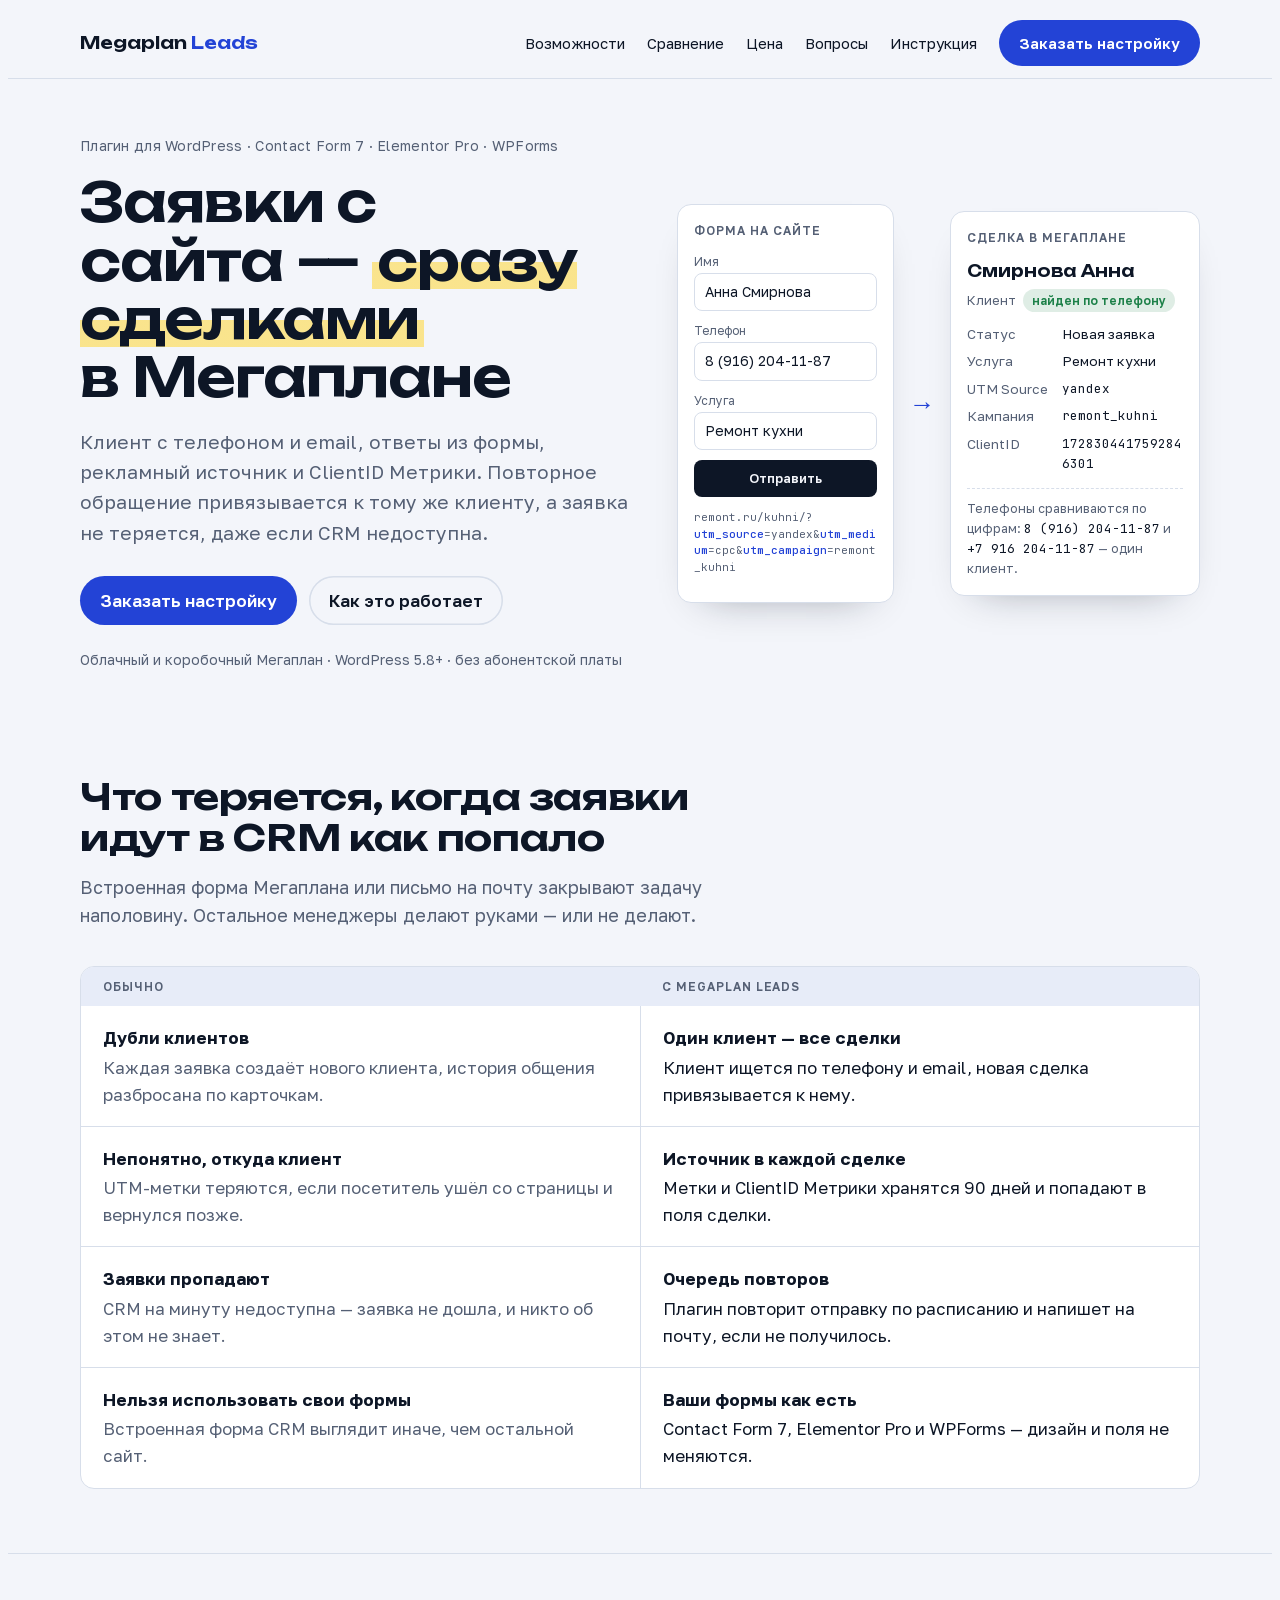
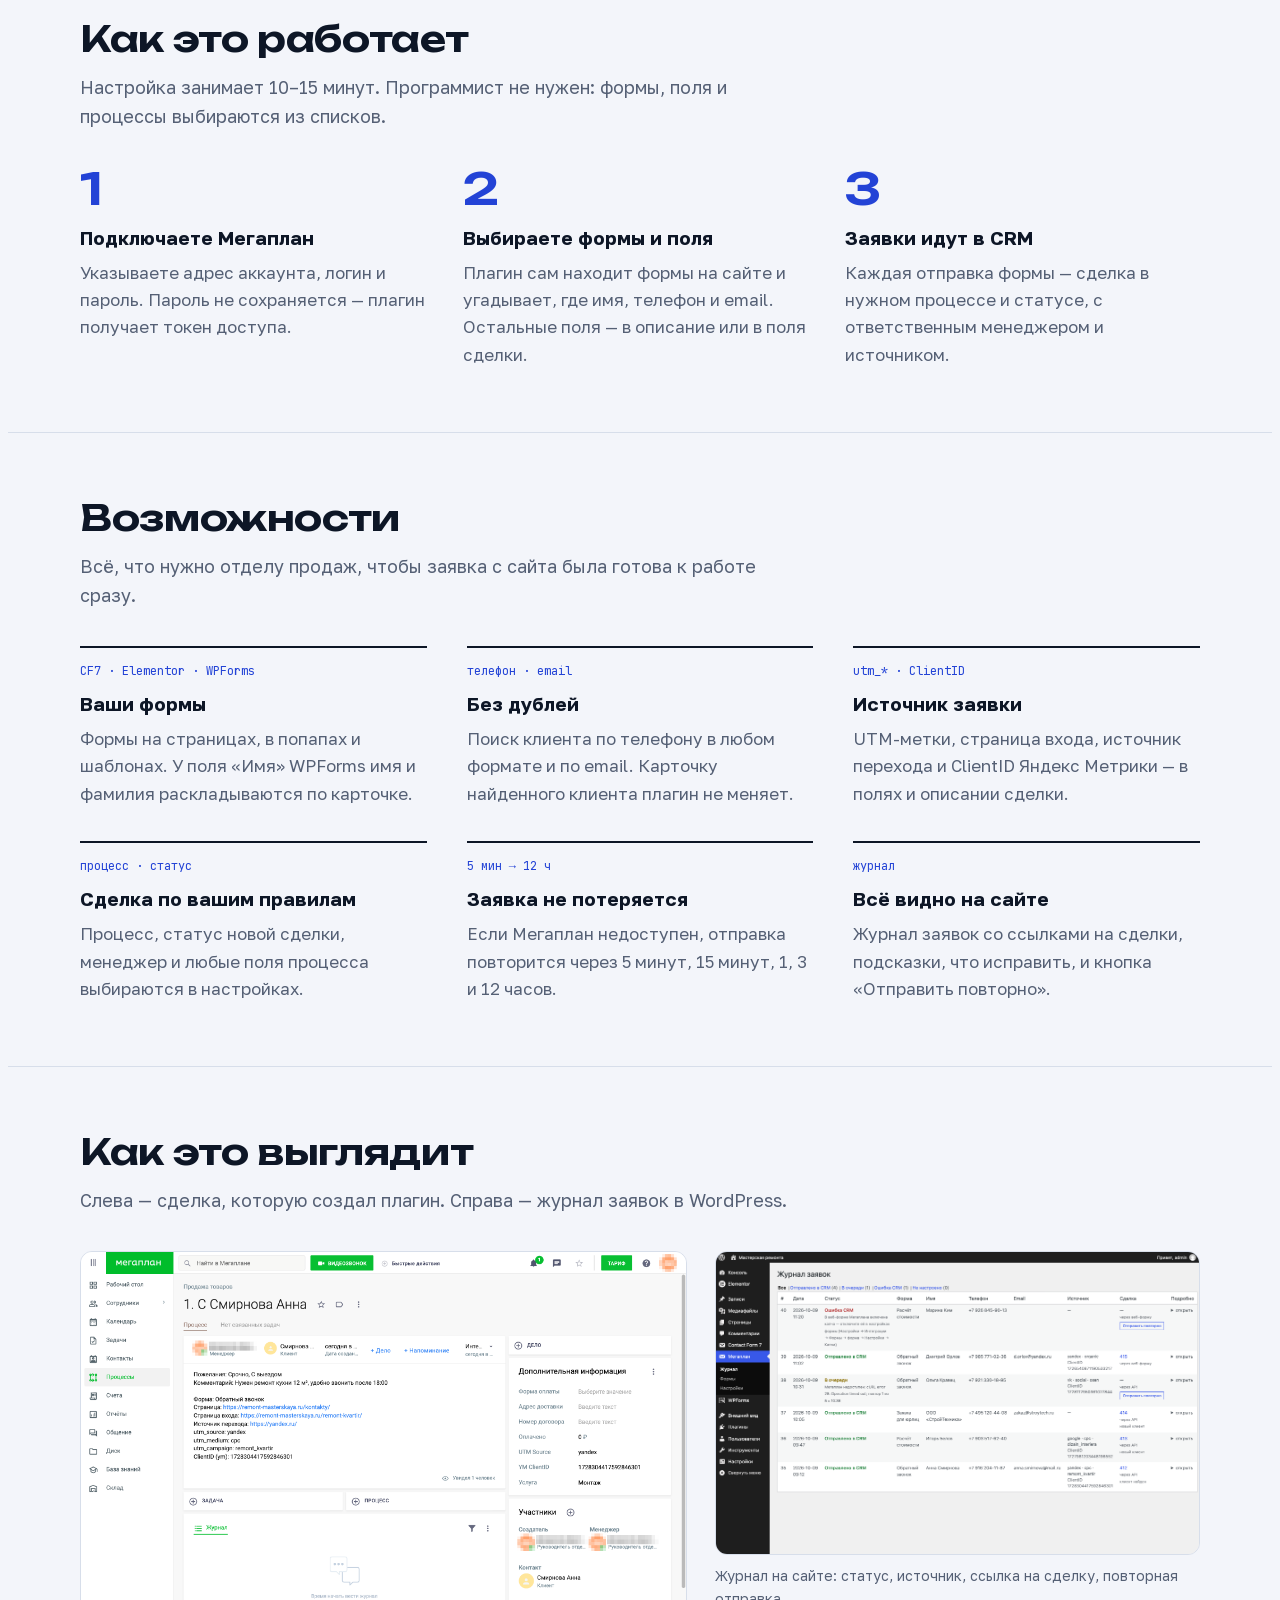
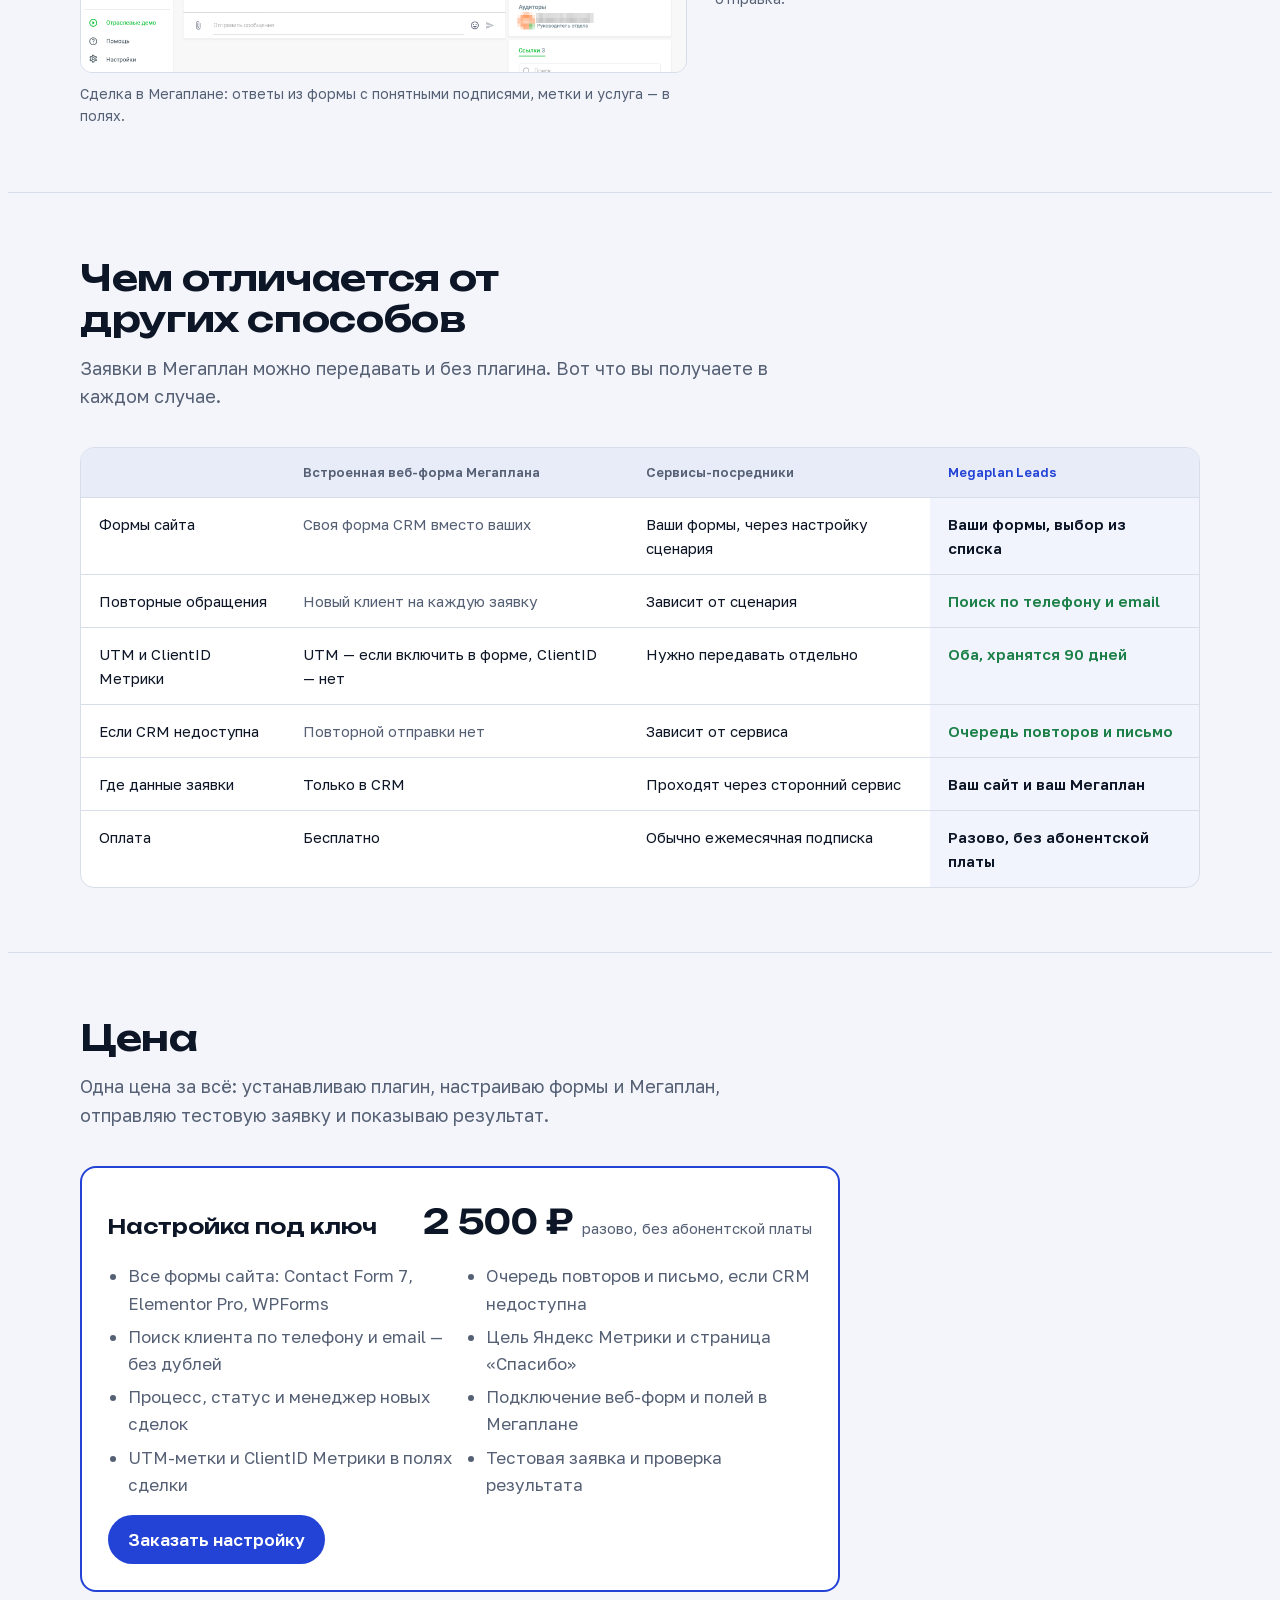
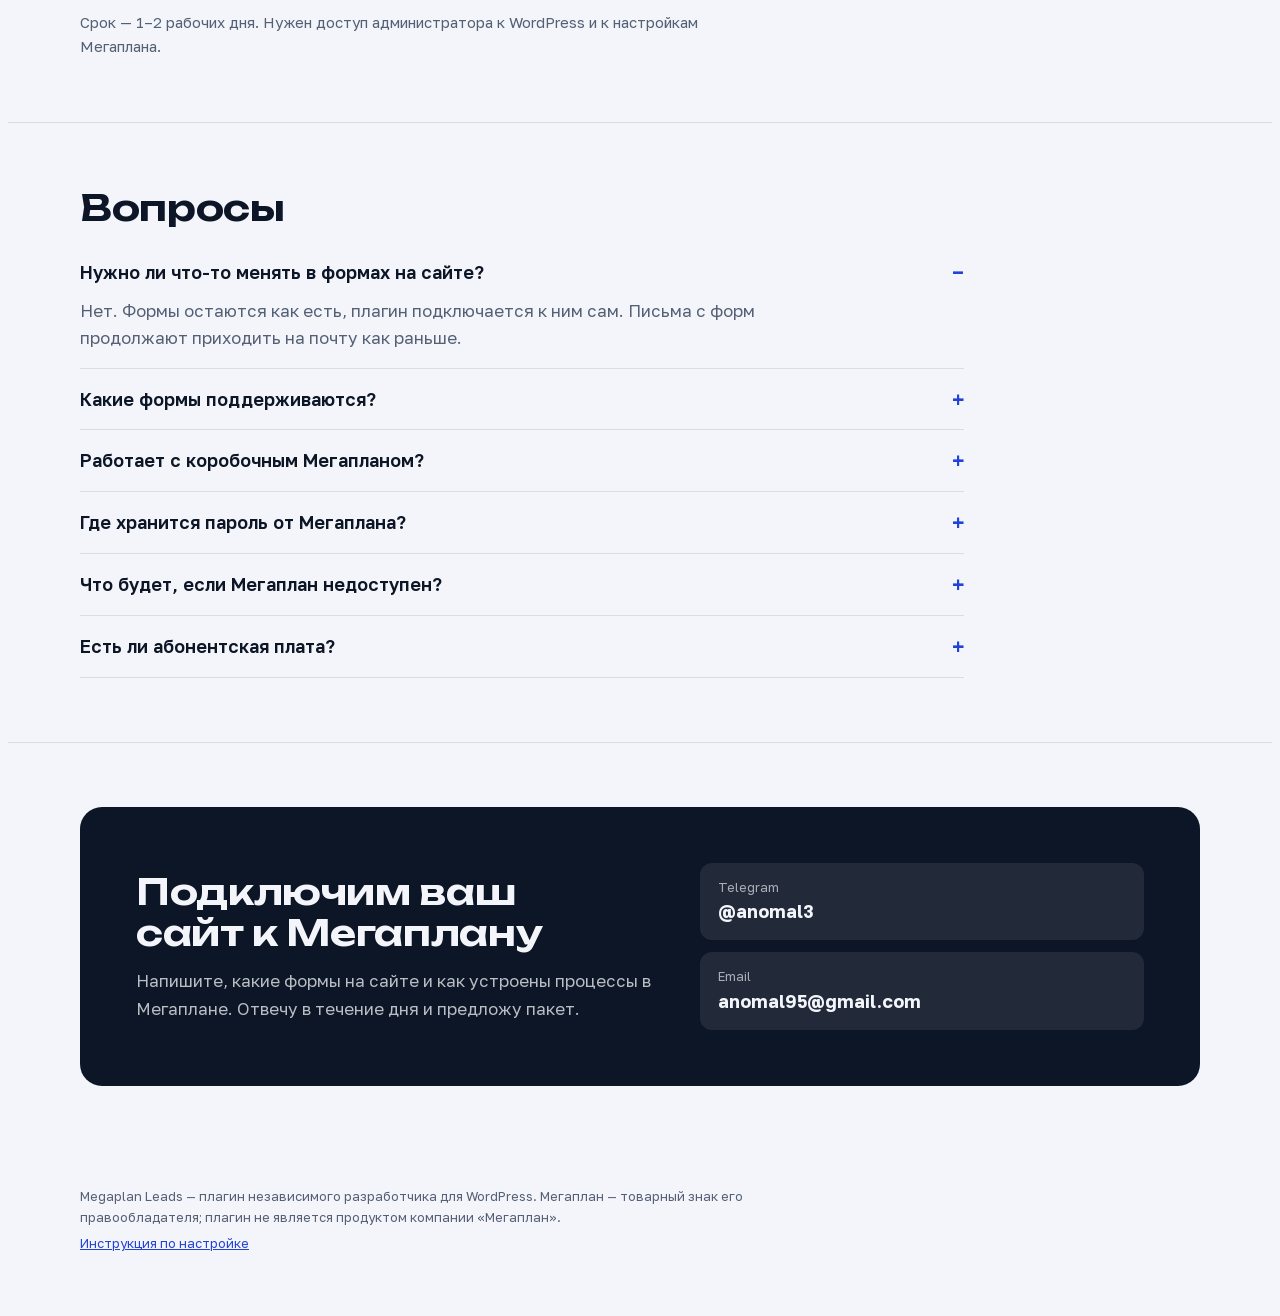
==== index.html @ 5ceb30bf "Лендинг и инструкция Megaplan Leads Co-Authored-By: Claude Opus 5.5 <noreply@anthropic.com>" ====
<!doctype html>
<html lang="ru">
<head>
<meta charset="utf-8">
<meta name="viewport" content="width=device-width, initial-scale=1, viewport-fit=cover">
<meta name="description" content="Плагин для WordPress: заявки из Contact Form 7, Elementor Pro и WPForms сразу становятся сделками в Мегаплане — без дублей, с UTM-метками и ClientID Метрики.">
<title>Megaplan Leads</title>
<link rel="stylesheet" href="fonts/fonts.css">
<style>
  /* Лендинг: форма с сайта слева превращается в сделку справа — этот образ ведёт всю страницу;
     дальше узкие текстовые секции на холодном «бумажном» фоне, акцент — кобальт и жёлтый маркер */
  :root {
    --paper: #f3f5fa;
    --surface: #ffffff;
    --ink: #0d1626;
    --muted: #556075;
    --line: #d7deea;
    --cobalt: #2343d6;
    --cobalt-ink: #ffffff;
    --marker: rgba(255, 214, 51, .55);
    --ok: #1c8048;
    --soft: #e7ecf8;
    --display: "Unbounded", "Golos Text", "Segoe UI", Arial, sans-serif;
    --body: "Golos Text", "Segoe UI", Roboto, Arial, sans-serif;
    --mono: "JetBrains Mono", ui-monospace, Menlo, Consolas, monospace;
  }
  @media (prefers-color-scheme: dark) {
    :root:not([data-theme="light"]) {
      --paper: #0a101b; --surface: #121a28; --ink: #e9eef7; --muted: #9ba6b9; --line: #24304a;
      --cobalt: #8ea4ff; --cobalt-ink: #0a101b; --marker: rgba(255, 214, 51, .28); --ok: #6fd39a; --soft: #18223a;
      color-scheme: dark;
    }
  }
  :root[data-theme="dark"] {
    --paper: #0a101b; --surface: #121a28; --ink: #e9eef7; --muted: #9ba6b9; --line: #24304a;
    --cobalt: #8ea4ff; --cobalt-ink: #0a101b; --marker: rgba(255, 214, 51, .28); --ok: #6fd39a; --soft: #18223a;
    color-scheme: dark;
  }

  * { box-sizing: border-box; }
  body { background: var(--paper); color: var(--ink); font: 17px/1.6 var(--body); }
  a { color: var(--cobalt); }
  :focus-visible { outline: 3px solid var(--cobalt); outline-offset: 2px; border-radius: 4px; }
  .wrap { max-width: 1160px; margin: 0 auto; padding-inline: 20px; }
  .mono { font-family: var(--mono); }
  mark { background: linear-gradient(transparent 52%, var(--marker) 52%, var(--marker) 92%, transparent 92%); color: inherit; padding: 0 .08em; }

  /* шапка */
  .top { position: sticky; top: env(safe-area-inset-top, 0px); z-index: 5; background: color-mix(in srgb, var(--paper) 88%, transparent); backdrop-filter: blur(8px); border-bottom: 1px solid var(--line); }
  .top .wrap { display: flex; align-items: center; justify-content: space-between; gap: 16px; padding-block: 12px; }
  .brand { font-family: var(--display); font-weight: 600; font-size: 17px; text-decoration: none; color: var(--ink); white-space: nowrap; }
  .brand span { color: var(--cobalt); }
  .nav { display: flex; align-items: center; gap: 22px; font-size: 15px; }
  .nav a { color: var(--ink); text-decoration: none; }
  .nav a:hover { color: var(--cobalt); }
  .nav a.btn, .nav a.btn:hover { color: var(--cobalt-ink); }
  @media (max-width: 720px) { .nav a:not(.btn) { display: none; } }
  @media (max-width: 420px) { .brand { font-size: 15px; } .nav a.btn { padding: 9px 14px; font-size: 14px; } .top .wrap { gap: 10px; } }
  .btn { display: inline-block; background: var(--cobalt); color: var(--cobalt-ink); text-decoration: none; font-weight: 600; padding: 11px 20px; border-radius: 999px; white-space: nowrap; }
  .btn:hover { filter: brightness(1.08); }
  .btn.ghost { background: transparent; color: var(--ink); box-shadow: inset 0 0 0 1.5px var(--line); }

  /* первый экран */
  .hero { padding-block: 56px 40px; }
  .hero-grid { display: grid; grid-template-columns: minmax(0, 1.05fr) minmax(0, 1fr); gap: 48px; align-items: center; }
  @media (max-width: 940px) { .hero-grid { grid-template-columns: minmax(0, 1fr); gap: 36px; } }
  .kicker { font-size: 14px; color: var(--muted); margin: 0 0 16px; letter-spacing: .02em; }
  h1 { font-family: var(--display); font-weight: 600; font-size: clamp(32px, 5vw, 54px); line-height: 1.08; letter-spacing: -.02em; margin: 0 0 20px; text-wrap: balance; }
  .sub { font-size: 19px; color: var(--muted); max-width: 34em; margin: 0 0 28px; }
  .cta { display: flex; flex-wrap: wrap; gap: 12px; }
  .works { margin: 24px 0 0; font-size: 14px; color: var(--muted); }

  /* иллюстрация: форма → сделка */
  .flow { display: grid; grid-template-columns: minmax(0, 1fr) 36px minmax(0, 1.15fr); align-items: center; gap: 10px; }
  @media (max-width: 520px) { .flow { grid-template-columns: minmax(0, 1fr); } .arrow { transform: rotate(90deg); justify-self: center; } }
  .panel { background: var(--surface); border: 1px solid var(--line); border-radius: 14px; padding: 16px; box-shadow: 0 18px 40px -28px rgba(13, 22, 38, .45); min-width: 0; }
  .panel h4 { margin: 0 0 12px; font-size: 12px; font-weight: 600; letter-spacing: .08em; text-transform: uppercase; color: var(--muted); }
  .f { display: grid; gap: 2px; margin-bottom: 10px; }
  .f label { font-size: 12px; color: var(--muted); }
  .f div { border: 1px solid var(--line); border-radius: 8px; padding: 7px 10px; font-size: 14px; overflow-wrap: anywhere; }
  .submit { margin-top: 4px; background: var(--ink); color: var(--paper); font-size: 13px; font-weight: 600; text-align: center; border-radius: 8px; padding: 8px; }
  .url { margin-top: 12px; font-family: var(--mono); font-size: 11px; color: var(--muted); overflow-wrap: anywhere; line-height: 1.5; }
  .url b { color: var(--cobalt); font-weight: 500; }
  .arrow { color: var(--cobalt); font-size: 26px; text-align: center; }
  .deal-title { font-family: var(--display); font-size: 16px; font-weight: 600; margin: 0 0 4px; }
  .deal-meta { font-size: 13px; color: var(--muted); margin: 0 0 12px; }
  .chip { display: inline-block; font-size: 12px; font-weight: 600; color: var(--ok); background: color-mix(in srgb, var(--ok) 14%, transparent); border-radius: 999px; padding: 2px 9px; margin-left: 4px; }
  .kv { display: grid; grid-template-columns: max-content minmax(0, 1fr); gap: 6px 14px; font-size: 13.5px; margin: 0; }
  .kv dt { color: var(--muted); }
  .kv dd { margin: 0; overflow-wrap: anywhere; }
  .kv dd.mono { font-size: 12.5px; }
  .kv .new { animation: glow 2.4s ease-out 1 both; border-radius: 4px; }
  .kv dd:nth-of-type(2).new { animation-delay: .25s; }
  .kv dd:nth-of-type(3).new { animation-delay: .5s; }
  .kv dd:nth-of-type(4).new { animation-delay: .75s; }
  .kv dd:nth-of-type(5).new { animation-delay: 1s; }
  @keyframes glow { 0%, 20% { background: var(--marker); } 100% { background: transparent; } }
  @media (prefers-reduced-motion: reduce) { .kv .new { animation: none; } }
  .phone-note { margin: 14px 0 0; font-size: 12.5px; color: var(--muted); border-top: 1px dashed var(--line); padding-top: 10px; }
  .phone-note .mono { color: var(--ink); }

  /* секции */
  section { padding-block: 64px; }
  section + section { border-top: 1px solid var(--line); }
  h2 { font-family: var(--display); font-weight: 600; font-size: clamp(26px, 3.4vw, 36px); line-height: 1.15; letter-spacing: -.01em; margin: 0 0 14px; text-wrap: balance; max-width: 22em; }
  .intro { color: var(--muted); max-width: 40em; margin: 0 0 36px; font-size: 18px; }

  /* было — стало */
  .pairs { display: grid; gap: 0; border: 1px solid var(--line); border-radius: 14px; overflow: hidden; background: var(--surface); }
  .pair { display: grid; grid-template-columns: minmax(0, 1fr) minmax(0, 1fr); }
  .pair + .pair { border-top: 1px solid var(--line); }
  .pair > div { padding: 18px 22px; min-width: 0; }
  .pair > div:first-child { color: var(--muted); }
  .pair > div:last-child { border-left: 1px solid var(--line); }
  .pair b { display: block; color: var(--ink); margin-bottom: 2px; }
  .pairs-head { display: grid; grid-template-columns: minmax(0, 1fr) minmax(0, 1fr); font-size: 12px; font-weight: 600; letter-spacing: .08em; text-transform: uppercase; color: var(--muted); background: var(--soft); }
  .pairs-head span { padding: 10px 22px; }
  @media (max-width: 640px) { .pair, .pairs-head { grid-template-columns: minmax(0, 1fr); } .pair > div:last-child { border-left: 0; border-top: 1px dashed var(--line); } .pairs-head span:last-child { display: none; } }

  /* шаги */
  .steps { display: grid; grid-template-columns: repeat(3, minmax(0, 1fr)); gap: 28px; counter-reset: s; list-style: none; padding: 0; margin: 0; }
  @media (max-width: 820px) { .steps { grid-template-columns: minmax(0, 1fr); } }
  .steps li { counter-increment: s; }
  .steps li::before { content: counter(s); display: block; font-family: var(--display); font-size: 44px; font-weight: 600; line-height: 1; color: var(--cobalt); margin-bottom: 12px; }
  .steps h3, .feats h3 { font-size: 19px; margin: 0 0 6px; }
  .steps p, .feats p { margin: 0; color: var(--muted); }

  /* возможности */
  .feats { display: grid; grid-template-columns: repeat(3, minmax(0, 1fr)); gap: 34px 40px; }
  @media (max-width: 900px) { .feats { grid-template-columns: repeat(2, minmax(0, 1fr)); } }
  @media (max-width: 560px) { .feats { grid-template-columns: minmax(0, 1fr); } }
  .feats div { min-width: 0; border-top: 2px solid var(--ink); padding-top: 14px; }
  .tag { font-family: var(--mono); font-size: 12px; color: var(--cobalt); display: block; margin-bottom: 8px; }

  /* скриншоты */
  .shots { display: grid; grid-template-columns: minmax(0, 1.25fr) minmax(0, 1fr); gap: 28px; align-items: start; }
  @media (max-width: 860px) { .shots { grid-template-columns: minmax(0, 1fr); } }
  figure { margin: 0; min-width: 0; }
  figure img { display: block; width: 100%; height: auto; border-radius: 12px; border: 1px solid var(--line); background: var(--surface); }
  figcaption { font-size: 14px; color: var(--muted); margin-top: 10px; }

  /* сравнение */
  .table-wrap { overflow-x: auto; border: 1px solid var(--line); border-radius: 14px; background: var(--surface); }
  table { width: 100%; min-width: 680px; border-collapse: collapse; font-size: 15px; }
  th, td { padding: 14px 18px; text-align: left; vertical-align: top; border-bottom: 1px solid var(--line); }
  thead th { font-size: 13px; font-weight: 600; color: var(--muted); background: var(--soft); }
  thead th.us { color: var(--cobalt); }
  tbody tr:last-child td { border-bottom: 0; }
  td.us { font-weight: 600; background: color-mix(in srgb, var(--cobalt) 6%, transparent); }
  .y { color: var(--ok); font-weight: 600; }
  .n { color: var(--muted); }

  /* цены */
  .plans { display: grid; grid-template-columns: repeat(3, minmax(0, 1fr)); gap: 20px; }
  @media (max-width: 900px) { .plans { grid-template-columns: minmax(0, 1fr); } }
  .plan { background: var(--surface); border: 1px solid var(--line); border-radius: 16px; padding: 26px; display: flex; flex-direction: column; gap: 14px; min-width: 0; }
  .plan.main { border: 2px solid var(--cobalt); }
  .plan h3 { font-family: var(--display); font-weight: 600; font-size: 20px; margin: 0; }
  .price { font-family: var(--display); font-size: 34px; font-weight: 600; letter-spacing: -.02em; font-variant-numeric: tabular-nums; }
  .price small { font-family: var(--body); font-size: 15px; font-weight: 400; color: var(--muted); letter-spacing: 0; }
  .plan ul { margin: 0; padding-left: 20px; color: var(--muted); }
  .plan li + li { margin-top: 6px; }
  .plan .btn { margin-top: auto; text-align: center; }
  .plans.one { grid-template-columns: minmax(0, 1fr); max-width: 760px; }
  .plans.one ul { columns: 2; column-gap: 32px; }
  .plans.one li { break-inside: avoid; }
  @media (max-width: 640px) { .plans.one ul { columns: 1; } }
  .plan-head { display: flex; flex-wrap: wrap; align-items: baseline; justify-content: space-between; gap: 8px 24px; }
  .plans.one .btn { align-self: flex-start; }
  .plans-note { margin: 18px 0 0; font-size: 15px; color: var(--muted); max-width: 46em; }

  /* вопросы */
  .faq { max-width: 52em; }
  .faq details { border-bottom: 1px solid var(--line); padding-block: 16px; }
  .faq summary { cursor: pointer; font-weight: 600; font-size: 18px; list-style: none; display: flex; justify-content: space-between; gap: 16px; }
  .faq summary::after { content: "+"; color: var(--cobalt); font-family: var(--display); }
  .faq details[open] summary::after { content: "–"; }
  .faq summary::-webkit-details-marker { display: none; }
  .faq p { margin: 10px 0 0; color: var(--muted); max-width: 44em; }

  /* контакты */
  .contact { background: var(--ink); color: var(--paper); border-radius: 22px; padding: clamp(28px, 5vw, 56px); display: grid; grid-template-columns: minmax(0, 1.2fr) minmax(0, 1fr); gap: 32px; align-items: center; }
  @media (max-width: 820px) { .contact { grid-template-columns: minmax(0, 1fr); } }
  .contact h2 { color: var(--paper); }
  .contact p { color: color-mix(in srgb, var(--paper) 75%, transparent); margin: 0; }
  .contacts { display: grid; gap: 12px; }
  .contacts div { background: color-mix(in srgb, var(--paper) 9%, transparent); border-radius: 12px; padding: 14px 18px; }
  .contacts span { display: block; font-size: 13px; color: color-mix(in srgb, var(--paper) 65%, transparent); }
  .contacts b { font-size: 18px; overflow-wrap: anywhere; }
  .contacts a { color: var(--paper); text-decoration: none; }
  .contacts a:hover { text-decoration: underline; }

  footer { padding-block: 36px 48px; font-size: 13px; color: var(--muted); }
  footer p { margin: 0 0 6px; max-width: 60em; }
</style>
</head>
<body>
<header class="top">
  <div class="wrap">
    <a class="brand" href="#top">Megaplan <span>Leads</span></a>
    <nav class="nav" aria-label="Разделы">
      <a href="#vozmozhnosti">Возможности</a>
      <a href="#sravnenie">Сравнение</a>
      <a href="#ceny">Цена</a>
      <a href="#voprosy">Вопросы</a>
      <a href="instrukciya/">Инструкция</a>
      <a class="btn" href="#kontakty">Заказать настройку</a>
    </nav>
  </div>
</header>

<main id="top">
  <div class="wrap hero">
    <div class="hero-grid">
      <div>
        <p class="kicker">Плагин для WordPress · Contact Form 7 · Elementor Pro · WPForms</p>
        <h1>Заявки с сайта — <mark>сразу сделками</mark> в Мегаплане</h1>
        <p class="sub">Клиент с телефоном и email, ответы из формы, рекламный источник и ClientID Метрики. Повторное обращение привязывается к тому же клиенту, а заявка не теряется, даже если CRM недоступна.</p>
        <div class="cta">
          <a class="btn" href="#kontakty">Заказать настройку</a>
          <a class="btn ghost" href="#kak">Как это работает</a>
        </div>
        <p class="works">Облачный и коробочный Мегаплан · WordPress 5.8+ · без абонентской платы</p>
      </div>

      <div class="flow" aria-label="Пример: заявка из формы на сайте становится сделкой в Мегаплане">
        <div class="panel">
          <h4>Форма на сайте</h4>
          <div class="f"><label>Имя</label><div>Анна Смирнова</div></div>
          <div class="f"><label>Телефон</label><div>8 (916) 204-11-87</div></div>
          <div class="f"><label>Услуга</label><div>Ремонт кухни</div></div>
          <div class="submit">Отправить</div>
          <p class="url">remont.ru/kuhni/?<b>utm_source</b>=yandex&amp;<b>utm_medium</b>=cpc&amp;<b>utm_campaign</b>=remont_kuhni</p>
        </div>
        <div class="arrow" aria-hidden="true">→</div>
        <div class="panel">
          <h4>Сделка в Мегаплане</h4>
          <p class="deal-title">Смирнова Анна</p>
          <p class="deal-meta">Клиент <span class="chip">найден по телефону</span></p>
          <dl class="kv">
            <dt>Статус</dt><dd class="new">Новая заявка</dd>
            <dt>Услуга</dt><dd class="new">Ремонт кухни</dd>
            <dt>UTM Source</dt><dd class="new mono">yandex</dd>
            <dt>Кампания</dt><dd class="new mono">remont_kuhni</dd>
            <dt>ClientID</dt><dd class="new mono">1728304417592846301</dd>
          </dl>
          <p class="phone-note">Телефоны сравниваются по цифрам: <span class="mono">8 (916) 204-11-87</span> и <span class="mono">+7 916 204-11-87</span> — один клиент.</p>
        </div>
      </div>
    </div>
  </div>

  <section id="poteri">
    <div class="wrap">
      <h2>Что теряется, когда заявки идут в CRM как попало</h2>
      <p class="intro">Встроенная форма Мегаплана или письмо на почту закрывают задачу наполовину. Остальное менеджеры делают руками — или не делают.</p>
      <div class="pairs">
        <div class="pairs-head"><span>Обычно</span><span>С Megaplan Leads</span></div>
        <div class="pair">
          <div><b>Дубли клиентов</b>Каждая заявка создаёт нового клиента, история общения разбросана по карточкам.</div>
          <div><b>Один клиент — все сделки</b>Клиент ищется по телефону и email, новая сделка привязывается к нему.</div>
        </div>
        <div class="pair">
          <div><b>Непонятно, откуда клиент</b>UTM-метки теряются, если посетитель ушёл со страницы и вернулся позже.</div>
          <div><b>Источник в каждой сделке</b>Метки и ClientID Метрики хранятся 90 дней и попадают в поля сделки.</div>
        </div>
        <div class="pair">
          <div><b>Заявки пропадают</b>CRM на минуту недоступна — заявка не дошла, и никто об этом не знает.</div>
          <div><b>Очередь повторов</b>Плагин повторит отправку по расписанию и напишет на почту, если не получилось.</div>
        </div>
        <div class="pair">
          <div><b>Нельзя использовать свои формы</b>Встроенная форма CRM выглядит иначе, чем остальной сайт.</div>
          <div><b>Ваши формы как есть</b>Contact Form 7, Elementor Pro и WPForms — дизайн и поля не меняются.</div>
        </div>
      </div>
    </div>
  </section>

  <section id="kak">
    <div class="wrap">
      <h2>Как это работает</h2>
      <p class="intro">Настройка занимает 10–15 минут. Программист не нужен: формы, поля и процессы выбираются из списков.</p>
      <ol class="steps">
        <li><h3>Подключаете Мегаплан</h3><p>Указываете адрес аккаунта, логин и пароль. Пароль не сохраняется — плагин получает токен доступа.</p></li>
        <li><h3>Выбираете формы и поля</h3><p>Плагин сам находит формы на сайте и угадывает, где имя, телефон и email. Остальные поля — в описание или в поля сделки.</p></li>
        <li><h3>Заявки идут в CRM</h3><p>Каждая отправка формы — сделка в нужном процессе и статусе, с ответственным менеджером и источником.</p></li>
      </ol>
    </div>
  </section>

  <section id="vozmozhnosti">
    <div class="wrap">
      <h2>Возможности</h2>
      <p class="intro">Всё, что нужно отделу продаж, чтобы заявка с сайта была готова к работе сразу.</p>
      <div class="feats">
        <div><span class="tag">CF7 · Elementor · WPForms</span><h3>Ваши формы</h3><p>Формы на страницах, в попапах и шаблонах. У поля «Имя» WPForms имя и фамилия раскладываются по карточке.</p></div>
        <div><span class="tag">телефон · email</span><h3>Без дублей</h3><p>Поиск клиента по телефону в любом формате и по email. Карточку найденного клиента плагин не меняет.</p></div>
        <div><span class="tag">utm_* · ClientID</span><h3>Источник заявки</h3><p>UTM-метки, страница входа, источник перехода и ClientID Яндекс Метрики — в полях и описании сделки.</p></div>
        <div><span class="tag">процесс · статус</span><h3>Сделка по вашим правилам</h3><p>Процесс, статус новой сделки, менеджер и любые поля процесса выбираются в настройках.</p></div>
        <div><span class="tag">5 мин → 12 ч</span><h3>Заявка не потеряется</h3><p>Если Мегаплан недоступен, отправка повторится через 5 минут, 15 минут, 1, 3 и 12 часов.</p></div>
        <div><span class="tag">журнал</span><h3>Всё видно на сайте</h3><p>Журнал заявок со ссылками на сделки, подсказки, что исправить, и кнопка «Отправить повторно».</p></div>
      </div>
    </div>
  </section>

  <section id="ekran">
    <div class="wrap">
      <h2>Как это выглядит</h2>
      <p class="intro">Слева — сделка, которую создал плагин. Справа — журнал заявок в WordPress.</p>
      <div class="shots">
        <figure>
          <img src="screenshots/06-sdelka-v-megaplane.png" alt="Сделка в Мегаплане: клиент, описание с ответами из формы и метками, заполненные поля UTM Source, YM ClientID и Услуга" width="2160" height="1500" loading="lazy">
          <figcaption>Сделка в Мегаплане: ответы из формы с понятными подписями, метки и услуга — в полях.</figcaption>
        </figure>
        <figure>
          <img src="screenshots/01-zhurnal.png" alt="Журнал заявок в WordPress: отправленные заявки со ссылками на сделки, заявка в очереди и заявка с подсказкой об ошибке" width="2160" height="1350" loading="lazy">
          <figcaption>Журнал на сайте: статус, источник, ссылка на сделку, повторная отправка.</figcaption>
        </figure>
      </div>
    </div>
  </section>

  <section id="sravnenie">
    <div class="wrap">
      <h2>Чем отличается от других способов</h2>
      <p class="intro">Заявки в Мегаплан можно передавать и без плагина. Вот что вы получаете в каждом случае.</p>
      <div class="table-wrap">
        <table>
          <thead><tr><th></th><th>Встроенная веб-форма Мегаплана</th><th>Сервисы-посредники</th><th class="us">Megaplan Leads</th></tr></thead>
          <tbody>
            <tr><td>Формы сайта</td><td class="n">Своя форма CRM вместо ваших</td><td>Ваши формы, через настройку сценария</td><td class="us">Ваши формы, выбор из списка</td></tr>
            <tr><td>Повторные обращения</td><td class="n">Новый клиент на каждую заявку</td><td>Зависит от сценария</td><td class="us"><span class="y">Поиск по телефону и email</span></td></tr>
            <tr><td>UTM и ClientID Метрики</td><td>UTM — если включить в форме, ClientID — нет</td><td>Нужно передавать отдельно</td><td class="us"><span class="y">Оба, хранятся 90 дней</span></td></tr>
            <tr><td>Если CRM недоступна</td><td class="n">Повторной отправки нет</td><td>Зависит от сервиса</td><td class="us"><span class="y">Очередь повторов и письмо</span></td></tr>
            <tr><td>Где данные заявки</td><td>Только в CRM</td><td>Проходят через сторонний сервис</td><td class="us">Ваш сайт и ваш Мегаплан</td></tr>
            <tr><td>Оплата</td><td>Бесплатно</td><td>Обычно ежемесячная подписка</td><td class="us">Разово, без абонентской платы</td></tr>
          </tbody>
        </table>
      </div>
    </div>
  </section>

  <section id="ceny">
    <div class="wrap">
      <h2>Цена</h2>
      <p class="intro">Одна цена за всё: устанавливаю плагин, настраиваю формы и Мегаплан, отправляю тестовую заявку и показываю результат.</p>
      <div class="plans one">
        <div class="plan main">
          <div class="plan-head">
            <h3>Настройка под ключ</h3>
            <div class="price">2 500 ₽ <small>разово, без абонентской платы</small></div>
          </div>
          <ul>
            <li>Все формы сайта: Contact Form 7, Elementor Pro, WPForms</li>
            <li>Поиск клиента по телефону и email — без дублей</li>
            <li>Процесс, статус и менеджер новых сделок</li>
            <li>UTM-метки и ClientID Метрики в полях сделки</li>
            <li>Очередь повторов и письмо, если CRM недоступна</li>
            <li>Цель Яндекс Метрики и страница «Спасибо»</li>
            <li>Подключение веб-форм и полей в Мегаплане</li>
            <li>Тестовая заявка и проверка результата</li>
          </ul>
          <a class="btn" href="#kontakty">Заказать настройку</a>
        </div>
      </div>
      <p class="plans-note">Срок — 1–2 рабочих дня. Нужен доступ администратора к WordPress и к настройкам Мегаплана.</p>
    </div>
  </section>

  <section id="voprosy">
    <div class="wrap">
      <h2>Вопросы</h2>
      <div class="faq">
        <details open><summary>Нужно ли что-то менять в формах на сайте?</summary><p>Нет. Формы остаются как есть, плагин подключается к ним сам. Письма с форм продолжают приходить на почту как раньше.</p></details>
        <details><summary>Какие формы поддерживаются?</summary><p>Contact Form 7, виджет «Форма» Elementor Pro (на страницах, в попапах и шаблонах) и WPForms — Lite и Pro.</p></details>
        <details><summary>Работает с коробочным Мегапланом?</summary><p>Да, с облачным и коробочным, если в нём есть веб-формы и API v3.</p></details>
        <details><summary>Где хранится пароль от Мегаплана?</summary><p>Нигде. При подключении плагин меняет пароль на токен доступа и дальше обновляет токен сам. Доступ можно отключить в один клик.</p></details>
        <details><summary>Что будет, если Мегаплан недоступен?</summary><p>Заявка встанет в очередь, и плагин повторит отправку через 5 минут, 15 минут, 1, 3 и 12 часов. Если не получится, на почту придёт письмо с данными заявки, а в журнале будет кнопка «Отправить повторно».</p></details>
        <details><summary>Есть ли абонентская плата?</summary><p>Нет. Вы платите один раз за настройку, плагин работает на вашем сайте без сторонних сервисов.</p></details>
      </div>
    </div>
  </section>

  <section id="kontakty">
    <div class="wrap">
      <div class="contact">
        <div>
          <h2>Подключим ваш сайт к Мегаплану</h2>
          <p>Напишите, какие формы на сайте и как устроены процессы в Мегаплане. Отвечу в течение дня и предложу пакет.</p>
        </div>
        <div class="contacts">
          <div><span>Telegram</span><b><a href="https://t.me/anomal3">@anomal3</a></b></div>
          <div><span>Email</span><b><a href="mailto:anomal95@gmail.com">anomal95@gmail.com</a></b></div>
        </div>
      </div>
    </div>
  </section>
</main>

<footer>
  <div class="wrap">
    <p>Megaplan Leads — плагин независимого разработчика для WordPress. Мегаплан — товарный знак его правообладателя; плагин не является продуктом компании «Мегаплан».</p>
    <p><a href="instrukciya/">Инструкция по настройке</a></p>
  </div>
</footer>
</body>
</html>
---- fonts/fonts.css ----
@font-face {
  font-family: 'Golos Text';
  font-style: normal;
  font-weight: 400;
  font-display: swap;
  src: url(GolosText-400-b06cf9.woff2) format('woff2');
  unicode-range: U+0460-052F, U+1C80-1C8A, U+20B4, U+2DE0-2DFF, U+A640-A69F, U+FE2E-FE2F;
}
@font-face {
  font-family: 'Golos Text';
  font-style: normal;
  font-weight: 400;
  font-display: swap;
  src: url(GolosText-400-721d01.woff2) format('woff2');
  unicode-range: U+0301, U+0400-045F, U+0490-0491, U+04B0-04B1, U+2116;
}
@font-face {
  font-family: 'Golos Text';
  font-style: normal;
  font-weight: 400;
  font-display: swap;
  src: url(GolosText-400-52fc06.woff2) format('woff2');
  unicode-range: U+0100-02BA, U+02BD-02C5, U+02C7-02CC, U+02CE-02D7, U+02DD-02FF, U+0304, U+0308, U+0329, U+1D00-1DBF, U+1E00-1E9F, U+1EF2-1EFF, U+2020, U+20A0-20AB, U+20AD-20C4, U+2113, U+2C60-2C7F, U+A720-A7FF;
}
@font-face {
  font-family: 'Golos Text';
  font-style: normal;
  font-weight: 400;
  font-display: swap;
  src: url(GolosText-400-65c68b.woff2) format('woff2');
  unicode-range: U+0000-00FF, U+0131, U+0152-0153, U+02BB-02BC, U+02C6, U+02DA, U+02DC, U+0304, U+0308, U+0329, U+2000-206F, U+20AC, U+2122, U+2191, U+2193, U+2212, U+2215, U+FEFF, U+FFFD;
}
@font-face {
  font-family: 'Golos Text';
  font-style: normal;
  font-weight: 500;
  font-display: swap;
  src: url(GolosText-500-b06cf9.woff2) format('woff2');
  unicode-range: U+0460-052F, U+1C80-1C8A, U+20B4, U+2DE0-2DFF, U+A640-A69F, U+FE2E-FE2F;
}
@font-face {
  font-family: 'Golos Text';
  font-style: normal;
  font-weight: 500;
  font-display: swap;
  src: url(GolosText-500-721d01.woff2) format('woff2');
  unicode-range: U+0301, U+0400-045F, U+0490-0491, U+04B0-04B1, U+2116;
}
@font-face {
  font-family: 'Golos Text';
  font-style: normal;
  font-weight: 500;
  font-display: swap;
  src: url(GolosText-500-52fc06.woff2) format('woff2');
  unicode-range: U+0100-02BA, U+02BD-02C5, U+02C7-02CC, U+02CE-02D7, U+02DD-02FF, U+0304, U+0308, U+0329, U+1D00-1DBF, U+1E00-1E9F, U+1EF2-1EFF, U+2020, U+20A0-20AB, U+20AD-20C4, U+2113, U+2C60-2C7F, U+A720-A7FF;
}
@font-face {
  font-family: 'Golos Text';
  font-style: normal;
  font-weight: 500;
  font-display: swap;
  src: url(GolosText-500-65c68b.woff2) format('woff2');
  unicode-range: U+0000-00FF, U+0131, U+0152-0153, U+02BB-02BC, U+02C6, U+02DA, U+02DC, U+0304, U+0308, U+0329, U+2000-206F, U+20AC, U+2122, U+2191, U+2193, U+2212, U+2215, U+FEFF, U+FFFD;
}
@font-face {
  font-family: 'Golos Text';
  font-style: normal;
  font-weight: 600;
  font-display: swap;
  src: url(GolosText-600-b06cf9.woff2) format('woff2');
  unicode-range: U+0460-052F, U+1C80-1C8A, U+20B4, U+2DE0-2DFF, U+A640-A69F, U+FE2E-FE2F;
}
@font-face {
  font-family: 'Golos Text';
  font-style: normal;
  font-weight: 600;
  font-display: swap;
  src: url(GolosText-600-721d01.woff2) format('woff2');
  unicode-range: U+0301, U+0400-045F, U+0490-0491, U+04B0-04B1, U+2116;
}
@font-face {
  font-family: 'Golos Text';
  font-style: normal;
  font-weight: 600;
  font-display: swap;
  src: url(GolosText-600-52fc06.woff2) format('woff2');
  unicode-range: U+0100-02BA, U+02BD-02C5, U+02C7-02CC, U+02CE-02D7, U+02DD-02FF, U+0304, U+0308, U+0329, U+1D00-1DBF, U+1E00-1E9F, U+1EF2-1EFF, U+2020, U+20A0-20AB, U+20AD-20C4, U+2113, U+2C60-2C7F, U+A720-A7FF;
}
@font-face {
  font-family: 'Golos Text';
  font-style: normal;
  font-weight: 600;
  font-display: swap;
  src: url(GolosText-600-65c68b.woff2) format('woff2');
  unicode-range: U+0000-00FF, U+0131, U+0152-0153, U+02BB-02BC, U+02C6, U+02DA, U+02DC, U+0304, U+0308, U+0329, U+2000-206F, U+20AC, U+2122, U+2191, U+2193, U+2212, U+2215, U+FEFF, U+FFFD;
}
@font-face {
  font-family: 'Golos Text';
  font-style: normal;
  font-weight: 700;
  font-display: swap;
  src: url(GolosText-700-b06cf9.woff2) format('woff2');
  unicode-range: U+0460-052F, U+1C80-1C8A, U+20B4, U+2DE0-2DFF, U+A640-A69F, U+FE2E-FE2F;
}
@font-face {
  font-family: 'Golos Text';
  font-style: normal;
  font-weight: 700;
  font-display: swap;
  src: url(GolosText-700-721d01.woff2) format('woff2');
  unicode-range: U+0301, U+0400-045F, U+0490-0491, U+04B0-04B1, U+2116;
}
@font-face {
  font-family: 'Golos Text';
  font-style: normal;
  font-weight: 700;
  font-display: swap;
  src: url(GolosText-700-52fc06.woff2) format('woff2');
  unicode-range: U+0100-02BA, U+02BD-02C5, U+02C7-02CC, U+02CE-02D7, U+02DD-02FF, U+0304, U+0308, U+0329, U+1D00-1DBF, U+1E00-1E9F, U+1EF2-1EFF, U+2020, U+20A0-20AB, U+20AD-20C4, U+2113, U+2C60-2C7F, U+A720-A7FF;
}
@font-face {
  font-family: 'Golos Text';
  font-style: normal;
  font-weight: 700;
  font-display: swap;
  src: url(GolosText-700-65c68b.woff2) format('woff2');
  unicode-range: U+0000-00FF, U+0131, U+0152-0153, U+02BB-02BC, U+02C6, U+02DA, U+02DC, U+0304, U+0308, U+0329, U+2000-206F, U+20AC, U+2122, U+2191, U+2193, U+2212, U+2215, U+FEFF, U+FFFD;
}
@font-face {
  font-family: 'JetBrains Mono';
  font-style: normal;
  font-weight: 400;
  font-display: swap;
  src: url(JetBrainsMono-400-982bf4.woff2) format('woff2');
  unicode-range: U+0460-052F, U+1C80-1C8A, U+20B4, U+2DE0-2DFF, U+A640-A69F, U+FE2E-FE2F;
}
@font-face {
  font-family: 'JetBrains Mono';
  font-style: normal;
  font-weight: 400;
  font-display: swap;
  src: url(JetBrainsMono-400-ffa6bb.woff2) format('woff2');
  unicode-range: U+0301, U+0400-045F, U+0490-0491, U+04B0-04B1, U+2116;
}
@font-face {
  font-family: 'JetBrains Mono';
  font-style: normal;
  font-weight: 400;
  font-display: swap;
  src: url(JetBrainsMono-400-76306e.woff2) format('woff2');
  unicode-range: U+0100-02BA, U+02BD-02C5, U+02C7-02CC, U+02CE-02D7, U+02DD-02FF, U+0304, U+0308, U+0329, U+1D00-1DBF, U+1E00-1E9F, U+1EF2-1EFF, U+2020, U+20A0-20AB, U+20AD-20C4, U+2113, U+2C60-2C7F, U+A720-A7FF;
}
@font-face {
  font-family: 'JetBrains Mono';
  font-style: normal;
  font-weight: 400;
  font-display: swap;
  src: url(JetBrainsMono-400-1cd702.woff2) format('woff2');
  unicode-range: U+0000-00FF, U+0131, U+0152-0153, U+02BB-02BC, U+02C6, U+02DA, U+02DC, U+0304, U+0308, U+0329, U+2000-206F, U+20AC, U+2122, U+2191, U+2193, U+2212, U+2215, U+FEFF, U+FFFD;
}
@font-face {
  font-family: 'JetBrains Mono';
  font-style: normal;
  font-weight: 500;
  font-display: swap;
  src: url(JetBrainsMono-500-982bf4.woff2) format('woff2');
  unicode-range: U+0460-052F, U+1C80-1C8A, U+20B4, U+2DE0-2DFF, U+A640-A69F, U+FE2E-FE2F;
}
@font-face {
  font-family: 'JetBrains Mono';
  font-style: normal;
  font-weight: 500;
  font-display: swap;
  src: url(JetBrainsMono-500-ffa6bb.woff2) format('woff2');
  unicode-range: U+0301, U+0400-045F, U+0490-0491, U+04B0-04B1, U+2116;
}
@font-face {
  font-family: 'JetBrains Mono';
  font-style: normal;
  font-weight: 500;
  font-display: swap;
  src: url(JetBrainsMono-500-76306e.woff2) format('woff2');
  unicode-range: U+0100-02BA, U+02BD-02C5, U+02C7-02CC, U+02CE-02D7, U+02DD-02FF, U+0304, U+0308, U+0329, U+1D00-1DBF, U+1E00-1E9F, U+1EF2-1EFF, U+2020, U+20A0-20AB, U+20AD-20C4, U+2113, U+2C60-2C7F, U+A720-A7FF;
}
@font-face {
  font-family: 'JetBrains Mono';
  font-style: normal;
  font-weight: 500;
  font-display: swap;
  src: url(JetBrainsMono-500-1cd702.woff2) format('woff2');
  unicode-range: U+0000-00FF, U+0131, U+0152-0153, U+02BB-02BC, U+02C6, U+02DA, U+02DC, U+0304, U+0308, U+0329, U+2000-206F, U+20AC, U+2122, U+2191, U+2193, U+2212, U+2215, U+FEFF, U+FFFD;
}
@font-face {
  font-family: 'Unbounded';
  font-style: normal;
  font-weight: 500;
  font-display: swap;
  src: url(Unbounded-500-497409.woff2) format('woff2');
  unicode-range: U+0460-052F, U+1C80-1C8A, U+20B4, U+2DE0-2DFF, U+A640-A69F, U+FE2E-FE2F;
}
@font-face {
  font-family: 'Unbounded';
  font-style: normal;
  font-weight: 500;
  font-display: swap;
  src: url(Unbounded-500-cb504d.woff2) format('woff2');
  unicode-range: U+0301, U+0400-045F, U+0490-0491, U+04B0-04B1, U+2116;
}
@font-face {
  font-family: 'Unbounded';
  font-style: normal;
  font-weight: 500;
  font-display: swap;
  src: url(Unbounded-500-936fcc.woff2) format('woff2');
  unicode-range: U+0100-02BA, U+02BD-02C5, U+02C7-02CC, U+02CE-02D7, U+02DD-02FF, U+0304, U+0308, U+0329, U+1D00-1DBF, U+1E00-1E9F, U+1EF2-1EFF, U+2020, U+20A0-20AB, U+20AD-20C4, U+2113, U+2C60-2C7F, U+A720-A7FF;
}
@font-face {
  font-family: 'Unbounded';
  font-style: normal;
  font-weight: 500;
  font-display: swap;
  src: url(Unbounded-500-37e641.woff2) format('woff2');
  unicode-range: U+0000-00FF, U+0131, U+0152-0153, U+02BB-02BC, U+02C6, U+02DA, U+02DC, U+0304, U+0308, U+0329, U+2000-206F, U+20AC, U+2122, U+2191, U+2193, U+2212, U+2215, U+FEFF, U+FFFD;
}
@font-face {
  font-family: 'Unbounded';
  font-style: normal;
  font-weight: 600;
  font-display: swap;
  src: url(Unbounded-600-497409.woff2) format('woff2');
  unicode-range: U+0460-052F, U+1C80-1C8A, U+20B4, U+2DE0-2DFF, U+A640-A69F, U+FE2E-FE2F;
}
@font-face {
  font-family: 'Unbounded';
  font-style: normal;
  font-weight: 600;
  font-display: swap;
  src: url(Unbounded-600-cb504d.woff2) format('woff2');
  unicode-range: U+0301, U+0400-045F, U+0490-0491, U+04B0-04B1, U+2116;
}
@font-face {
  font-family: 'Unbounded';
  font-style: normal;
  font-weight: 600;
  font-display: swap;
  src: url(Unbounded-600-936fcc.woff2) format('woff2');
  unicode-range: U+0100-02BA, U+02BD-02C5, U+02C7-02CC, U+02CE-02D7, U+02DD-02FF, U+0304, U+0308, U+0329, U+1D00-1DBF, U+1E00-1E9F, U+1EF2-1EFF, U+2020, U+20A0-20AB, U+20AD-20C4, U+2113, U+2C60-2C7F, U+A720-A7FF;
}
@font-face {
  font-family: 'Unbounded';
  font-style: normal;
  font-weight: 600;
  font-display: swap;
  src: url(Unbounded-600-37e641.woff2) format('woff2');
  unicode-range: U+0000-00FF, U+0131, U+0152-0153, U+02BB-02BC, U+02C6, U+02DA, U+02DC, U+0304, U+0308, U+0329, U+2000-206F, U+20AC, U+2122, U+2191, U+2193, U+2212, U+2215, U+FEFF, U+FFFD;
}
@font-face {
  font-family: 'Unbounded';
  font-style: normal;
  font-weight: 700;
  font-display: swap;
  src: url(Unbounded-700-497409.woff2) format('woff2');
  unicode-range: U+0460-052F, U+1C80-1C8A, U+20B4, U+2DE0-2DFF, U+A640-A69F, U+FE2E-FE2F;
}
@font-face {
  font-family: 'Unbounded';
  font-style: normal;
  font-weight: 700;
  font-display: swap;
  src: url(Unbounded-700-cb504d.woff2) format('woff2');
  unicode-range: U+0301, U+0400-045F, U+0490-0491, U+04B0-04B1, U+2116;
}
@font-face {
  font-family: 'Unbounded';
  font-style: normal;
  font-weight: 700;
  font-display: swap;
  src: url(Unbounded-700-936fcc.woff2) format('woff2');
  unicode-range: U+0100-02BA, U+02BD-02C5, U+02C7-02CC, U+02CE-02D7, U+02DD-02FF, U+0304, U+0308, U+0329, U+1D00-1DBF, U+1E00-1E9F, U+1EF2-1EFF, U+2020, U+20A0-20AB, U+20AD-20C4, U+2113, U+2C60-2C7F, U+A720-A7FF;
}
@font-face {
  font-family: 'Unbounded';
  font-style: normal;
  font-weight: 700;
  font-display: swap;
  src: url(Unbounded-700-37e641.woff2) format('woff2');
  unicode-range: U+0000-00FF, U+0131, U+0152-0153, U+02BB-02BC, U+02C6, U+02DA, U+02DC, U+0304, U+0308, U+0329, U+2000-206F, U+20AC, U+2122, U+2191, U+2193, U+2212, U+2215, U+FEFF, U+FFFD;
}
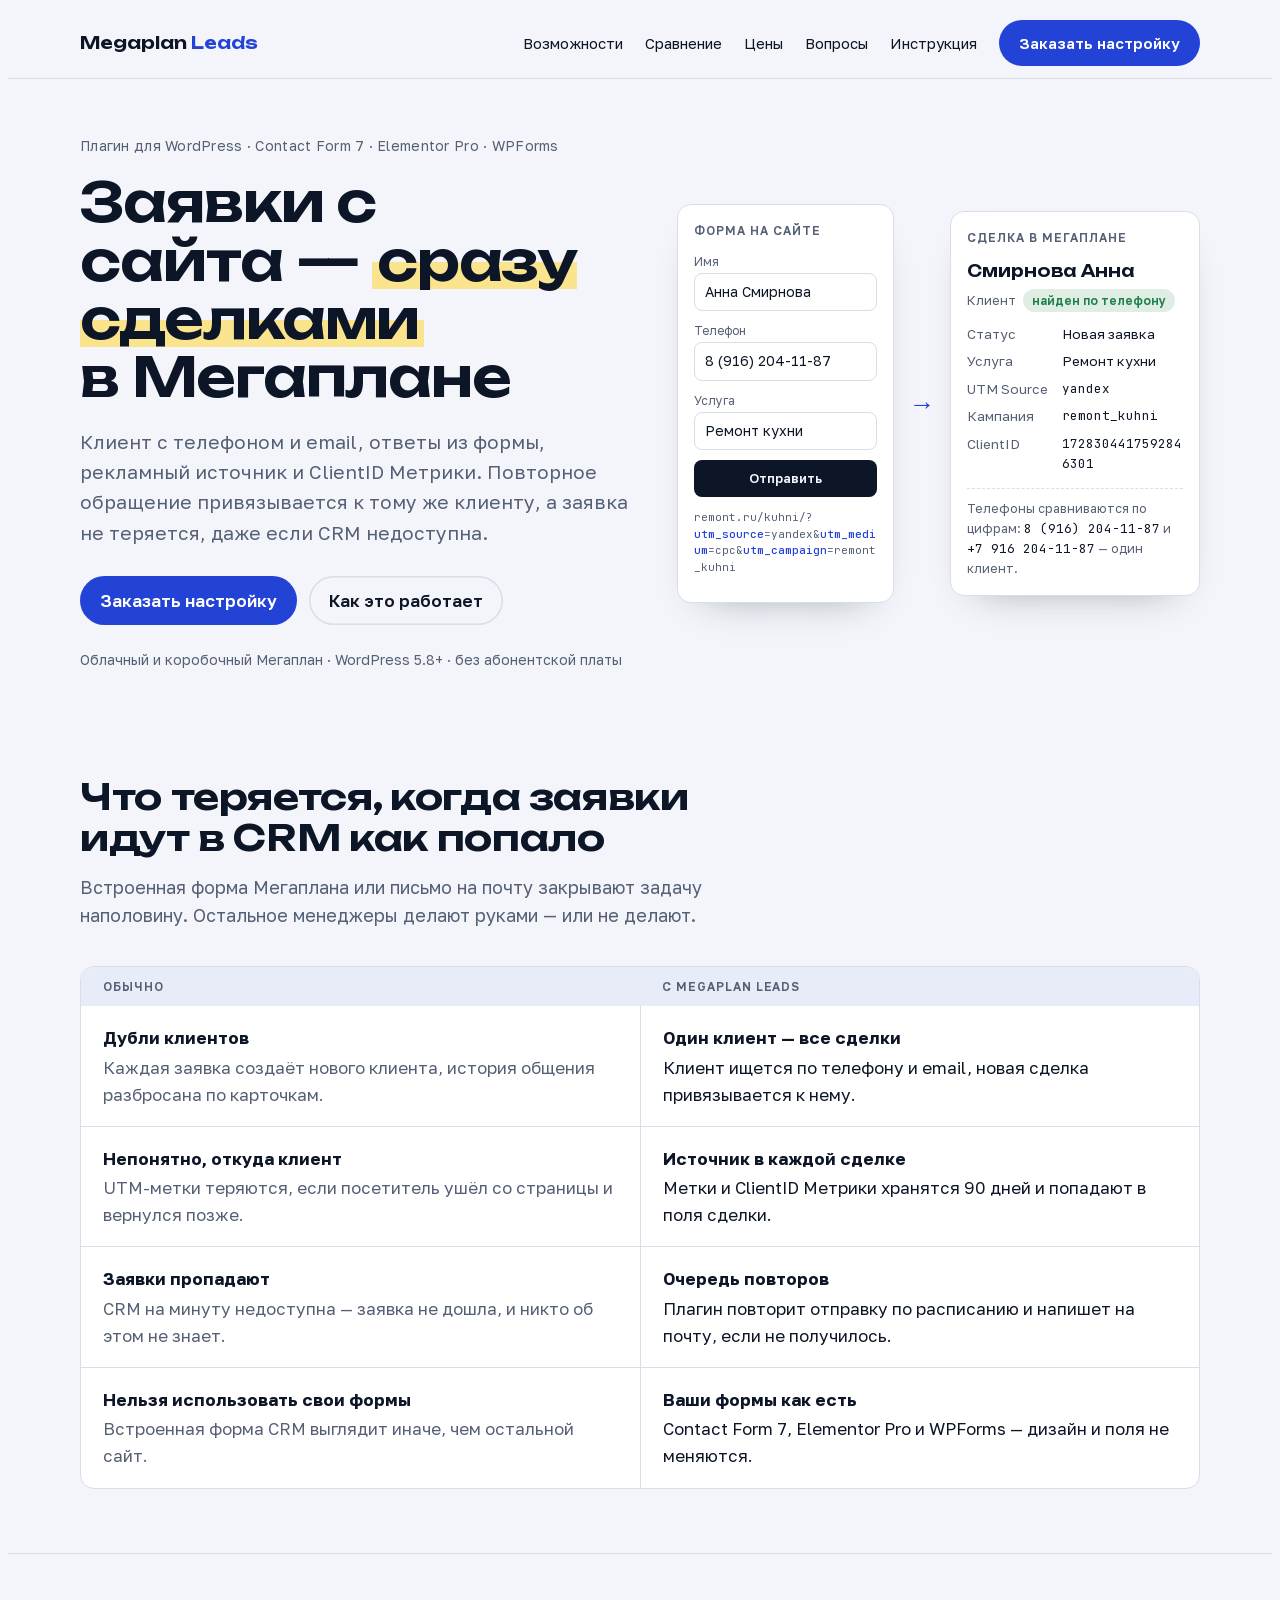
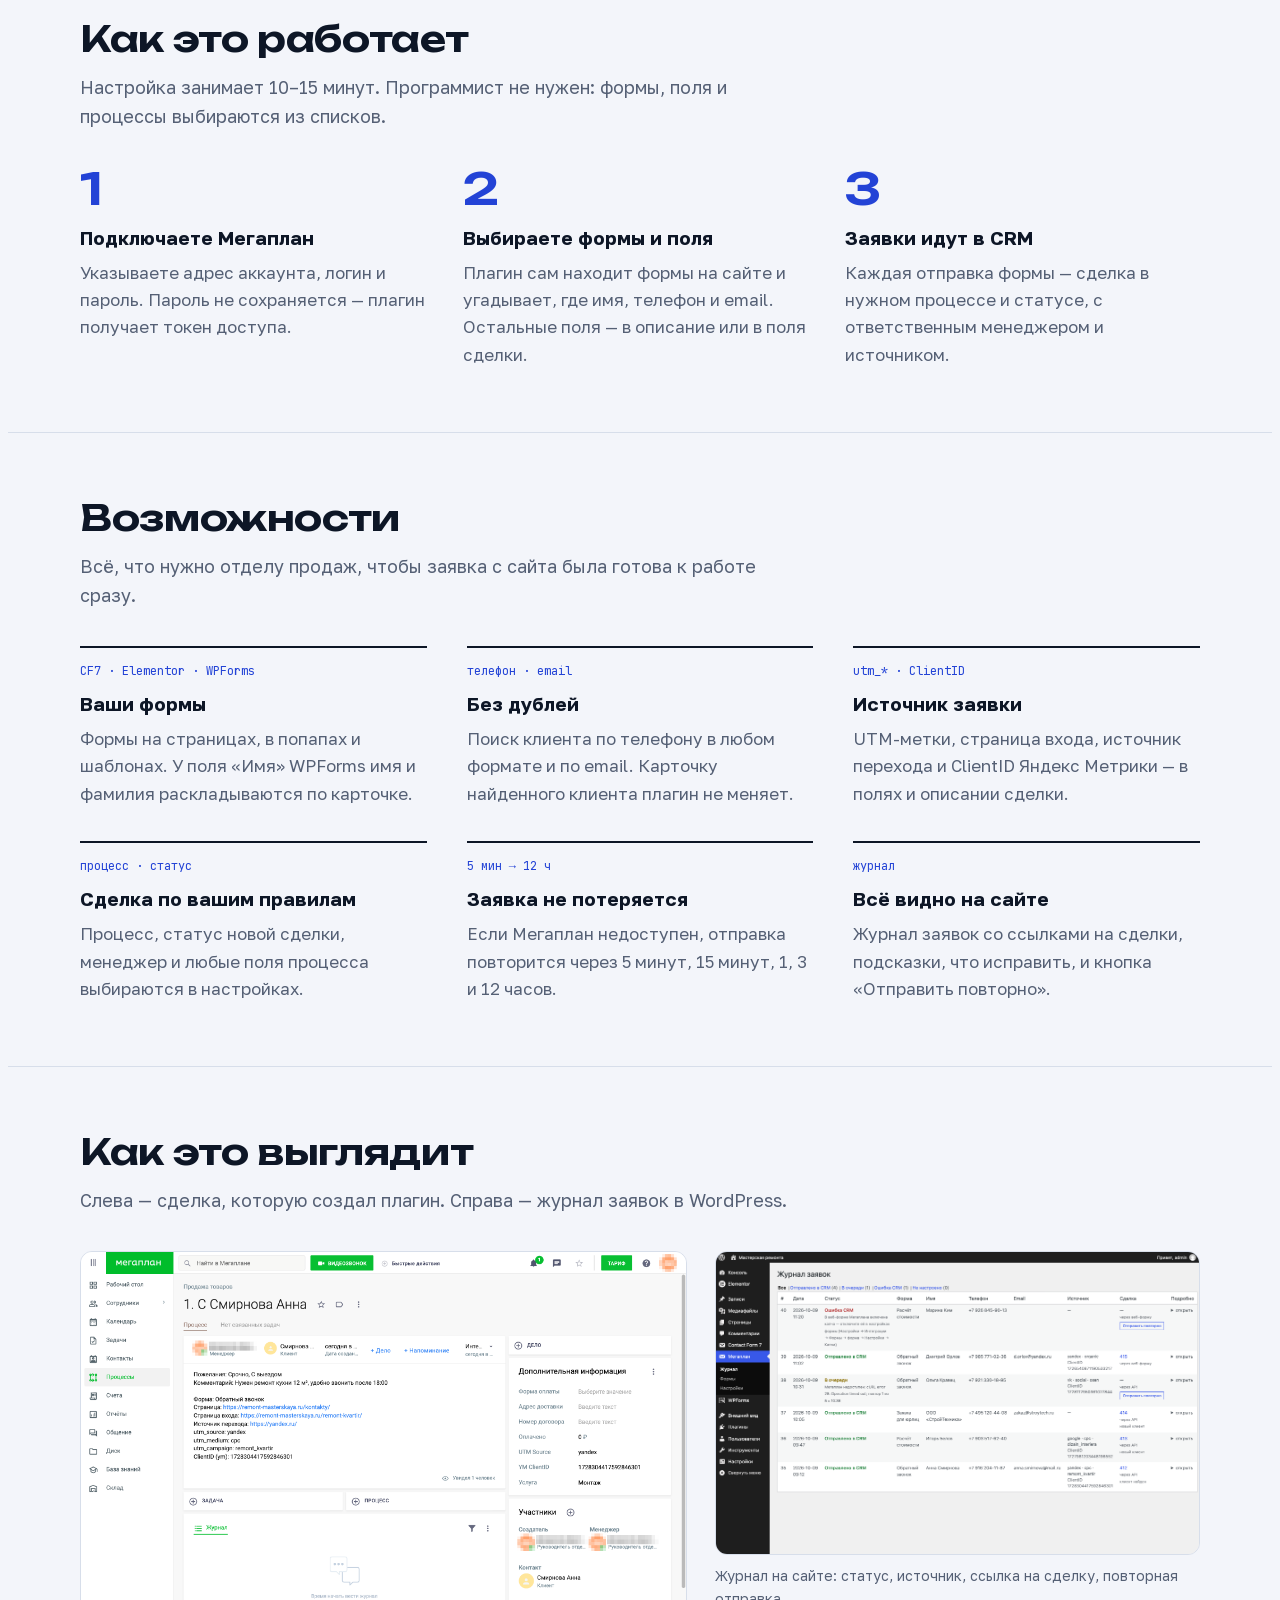
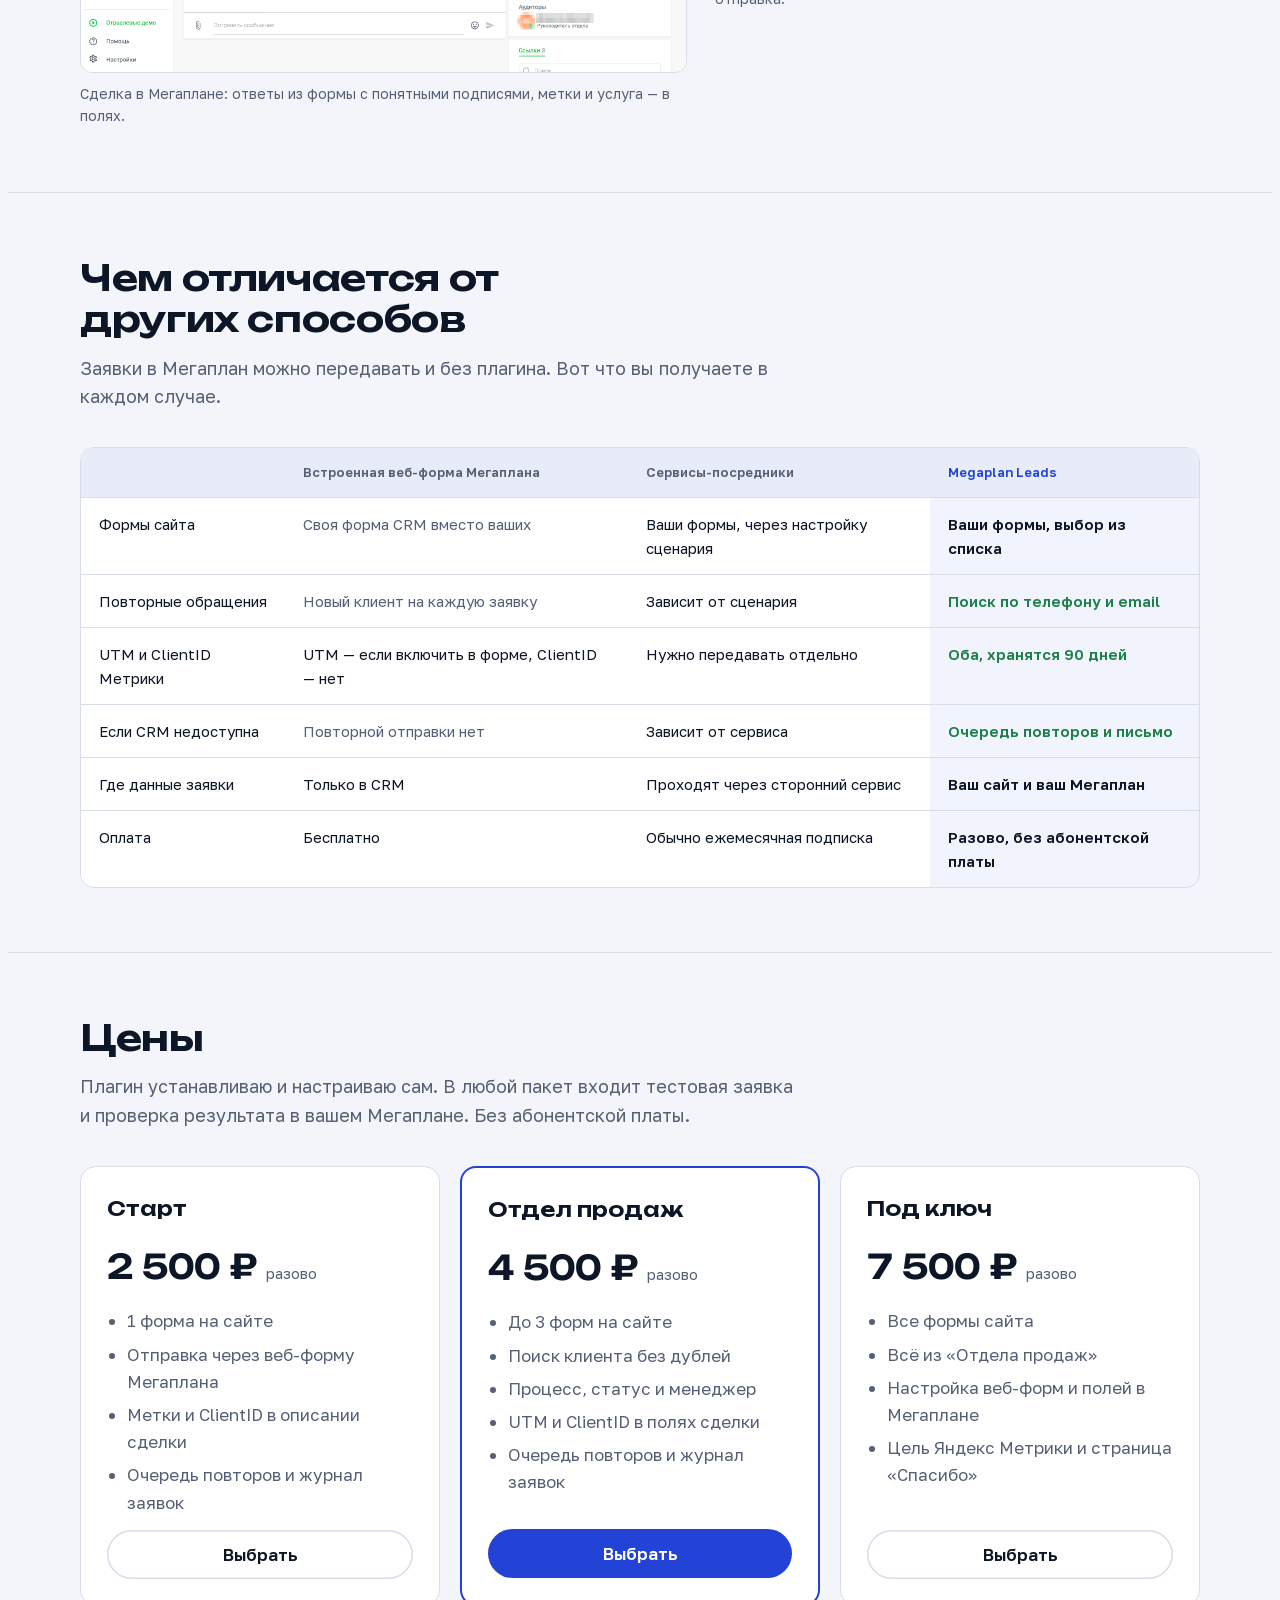
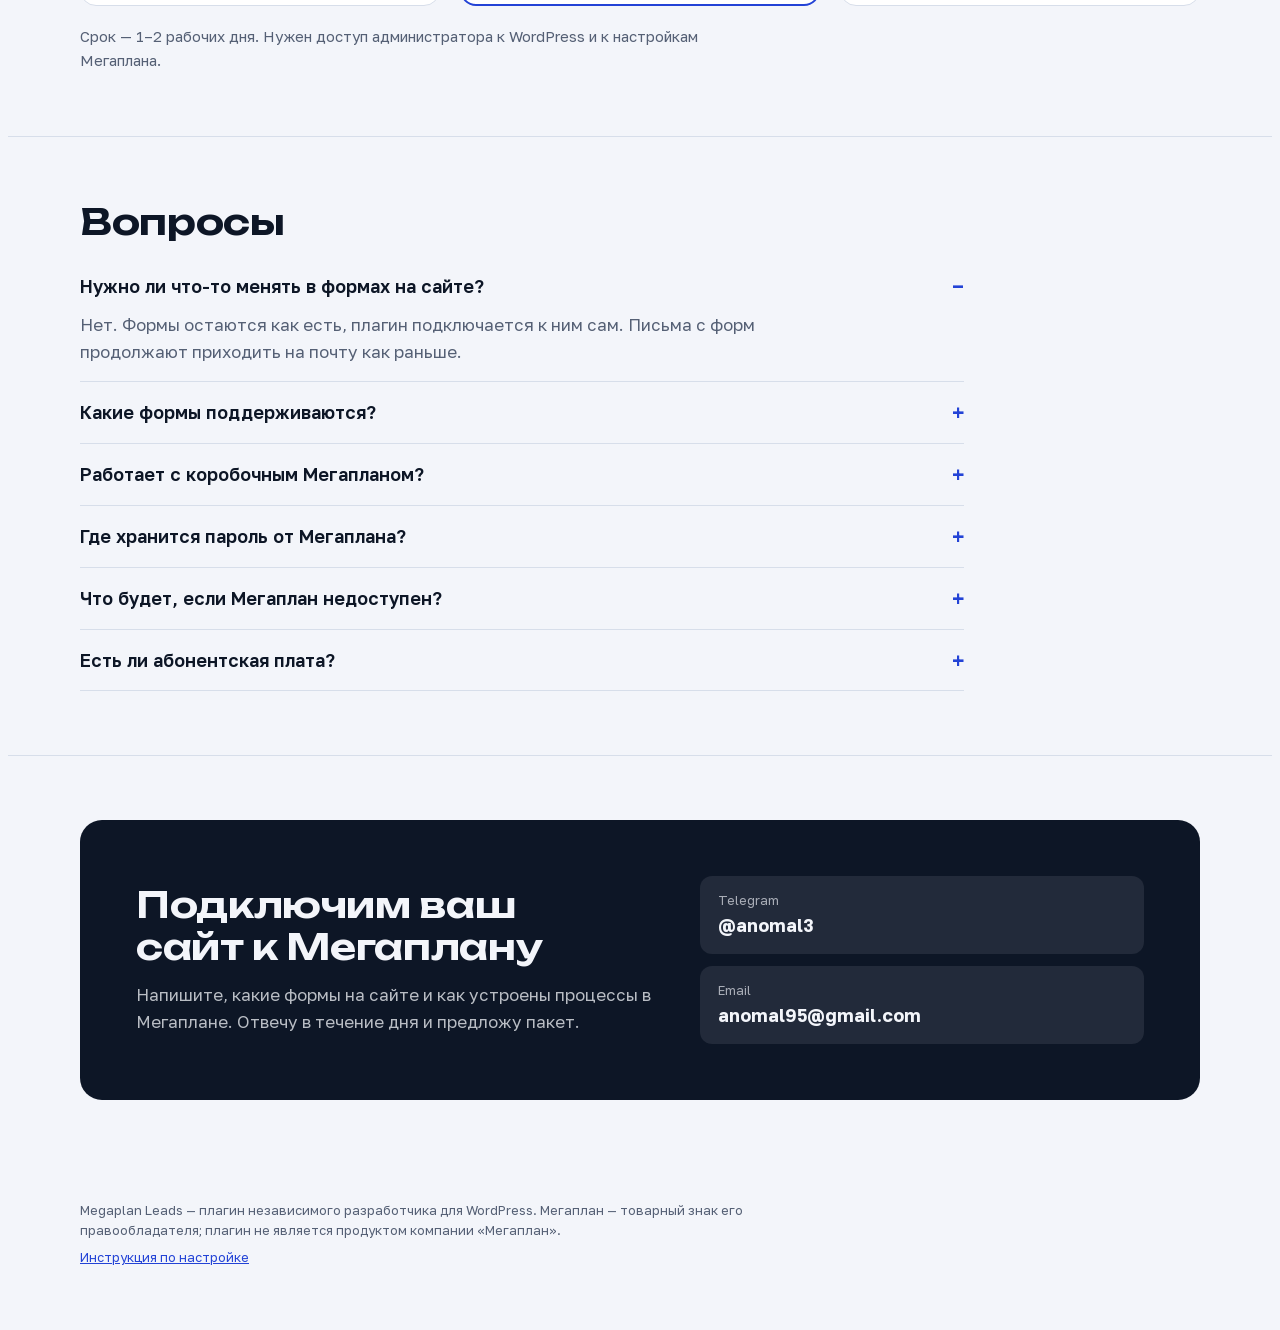
==== commit 5a546d5e: "Три пакета: 2 500 / 4 500 / 7 500 ₽ Co-Authored-By: Claude Opus 5.5 <noreply@anthropic.com>" ====
--- a/index.html
+++ b/index.html
@@ -201,7 +201,7 @@
     <nav class="nav" aria-label="Разделы">
       <a href="#vozmozhnosti">Возможности</a>
       <a href="#sravnenie">Сравнение</a>
-      <a href="#ceny">Цена</a>
+      <a href="#ceny">Цены</a>
       <a href="#voprosy">Вопросы</a>
       <a href="instrukciya/">Инструкция</a>
       <a class="btn" href="#kontakty">Заказать настройку</a>
@@ -342,25 +342,42 @@
 
   <section id="ceny">
     <div class="wrap">
-      <h2>Цена</h2>
-      <p class="intro">Одна цена за всё: устанавливаю плагин, настраиваю формы и Мегаплан, отправляю тестовую заявку и показываю результат.</p>
-      <div class="plans one">
+      <h2>Цены</h2>
+      <p class="intro">Плагин устанавливаю и настраиваю сам. В любой пакет входит тестовая заявка и проверка результата в вашем Мегаплане. Без абонентской платы.</p>
+      <div class="plans">
+        <div class="plan">
+          <h3>Старт</h3>
+          <div class="price">2 500 ₽ <small>разово</small></div>
+          <ul>
+            <li>1 форма на сайте</li>
+            <li>Отправка через веб-форму Мегаплана</li>
+            <li>Метки и ClientID в описании сделки</li>
+            <li>Очередь повторов и журнал заявок</li>
+          </ul>
+          <a class="btn ghost" href="#kontakty">Выбрать</a>
+        </div>
         <div class="plan main">
-          <div class="plan-head">
-            <h3>Настройка под ключ</h3>
-            <div class="price">2 500 ₽ <small>разово, без абонентской платы</small></div>
-          </div>
+          <h3>Отдел продаж</h3>
+          <div class="price">4 500 ₽ <small>разово</small></div>
           <ul>
-            <li>Все формы сайта: Contact Form 7, Elementor Pro, WPForms</li>
-            <li>Поиск клиента по телефону и email — без дублей</li>
-            <li>Процесс, статус и менеджер новых сделок</li>
-            <li>UTM-метки и ClientID Метрики в полях сделки</li>
-            <li>Очередь повторов и письмо, если CRM недоступна</li>
+            <li>До 3 форм на сайте</li>
+            <li>Поиск клиента без дублей</li>
+            <li>Процесс, статус и менеджер</li>
+            <li>UTM и ClientID в полях сделки</li>
+            <li>Очередь повторов и журнал заявок</li>
+          </ul>
+          <a class="btn" href="#kontakty">Выбрать</a>
+        </div>
+        <div class="plan">
+          <h3>Под ключ</h3>
+          <div class="price">7 500 ₽ <small>разово</small></div>
+          <ul>
+            <li>Все формы сайта</li>
+            <li>Всё из «Отдела продаж»</li>
+            <li>Настройка веб-форм и полей в Мегаплане</li>
             <li>Цель Яндекс Метрики и страница «Спасибо»</li>
-            <li>Подключение веб-форм и полей в Мегаплане</li>
-            <li>Тестовая заявка и проверка результата</li>
           </ul>
-          <a class="btn" href="#kontakty">Заказать настройку</a>
+          <a class="btn ghost" href="#kontakty">Выбрать</a>
         </div>
       </div>
       <p class="plans-note">Срок — 1–2 рабочих дня. Нужен доступ администратора к WordPress и к настройкам Мегаплана.</p>
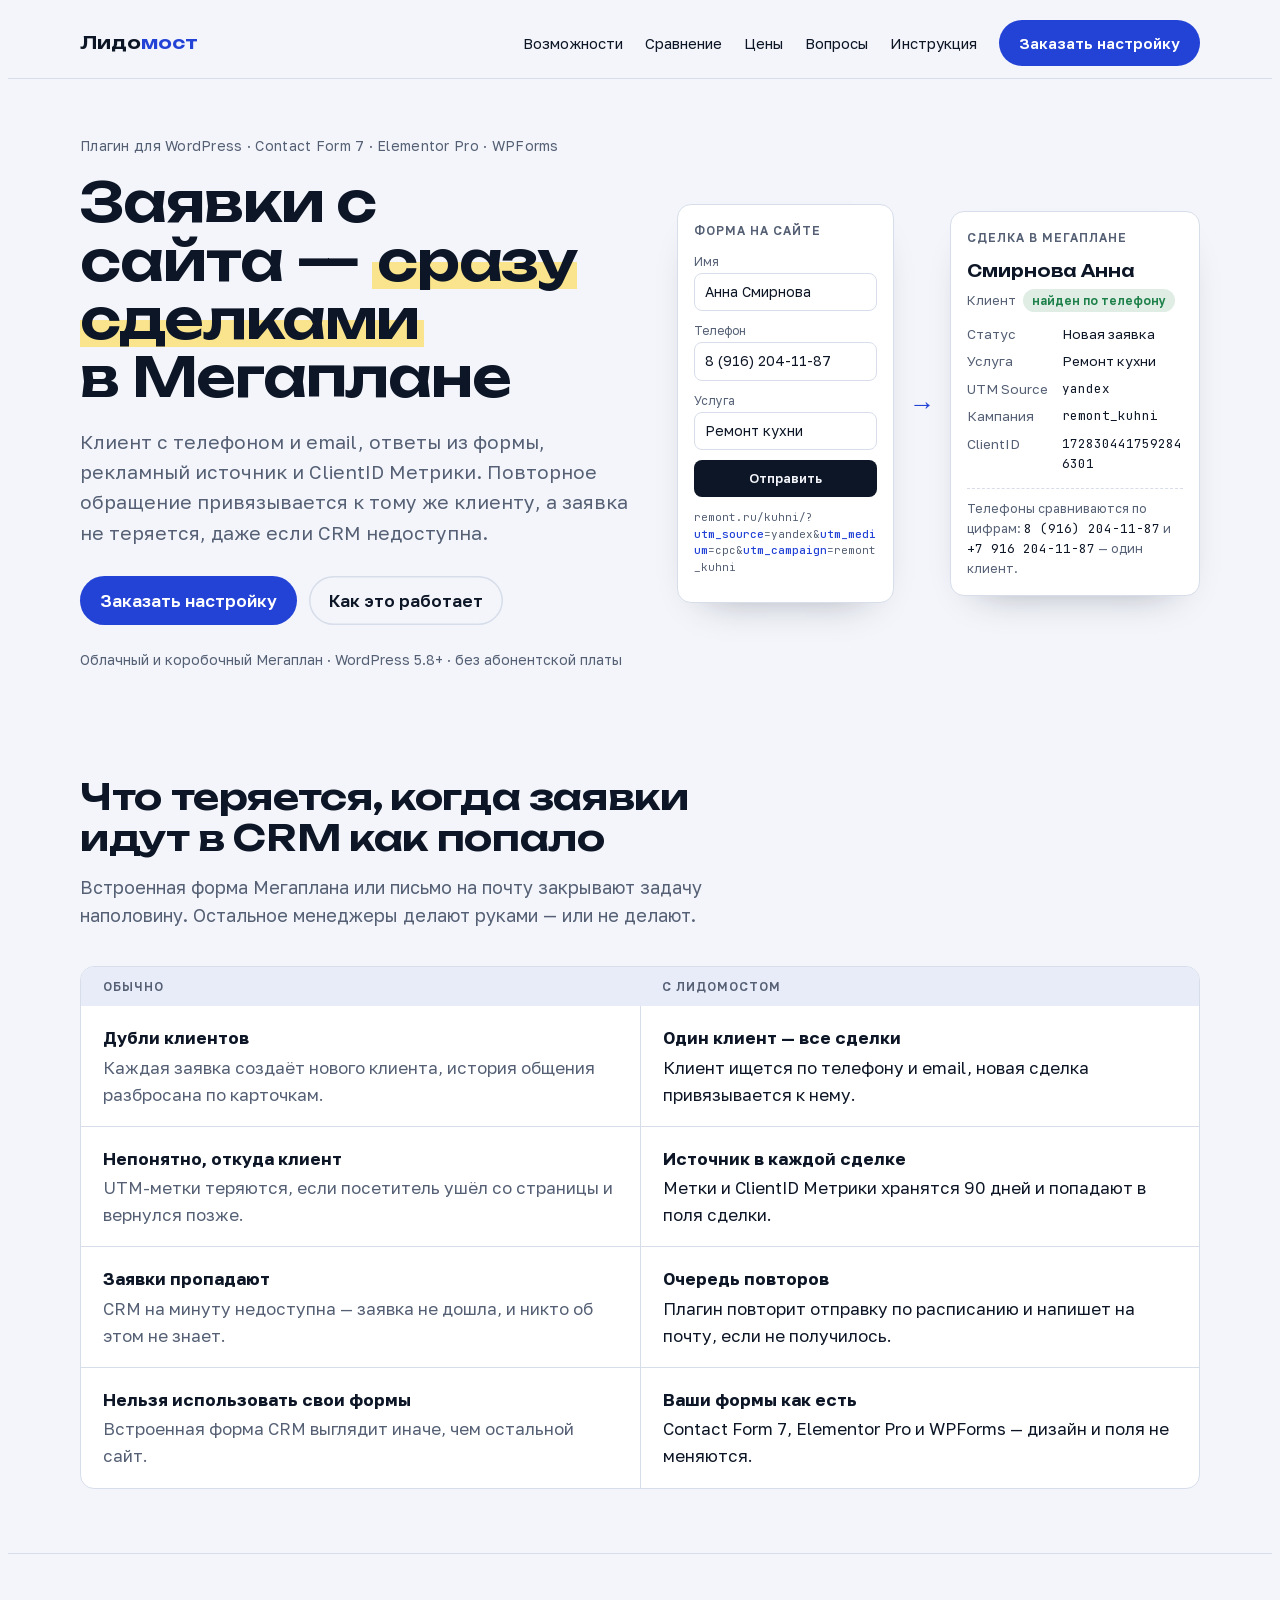
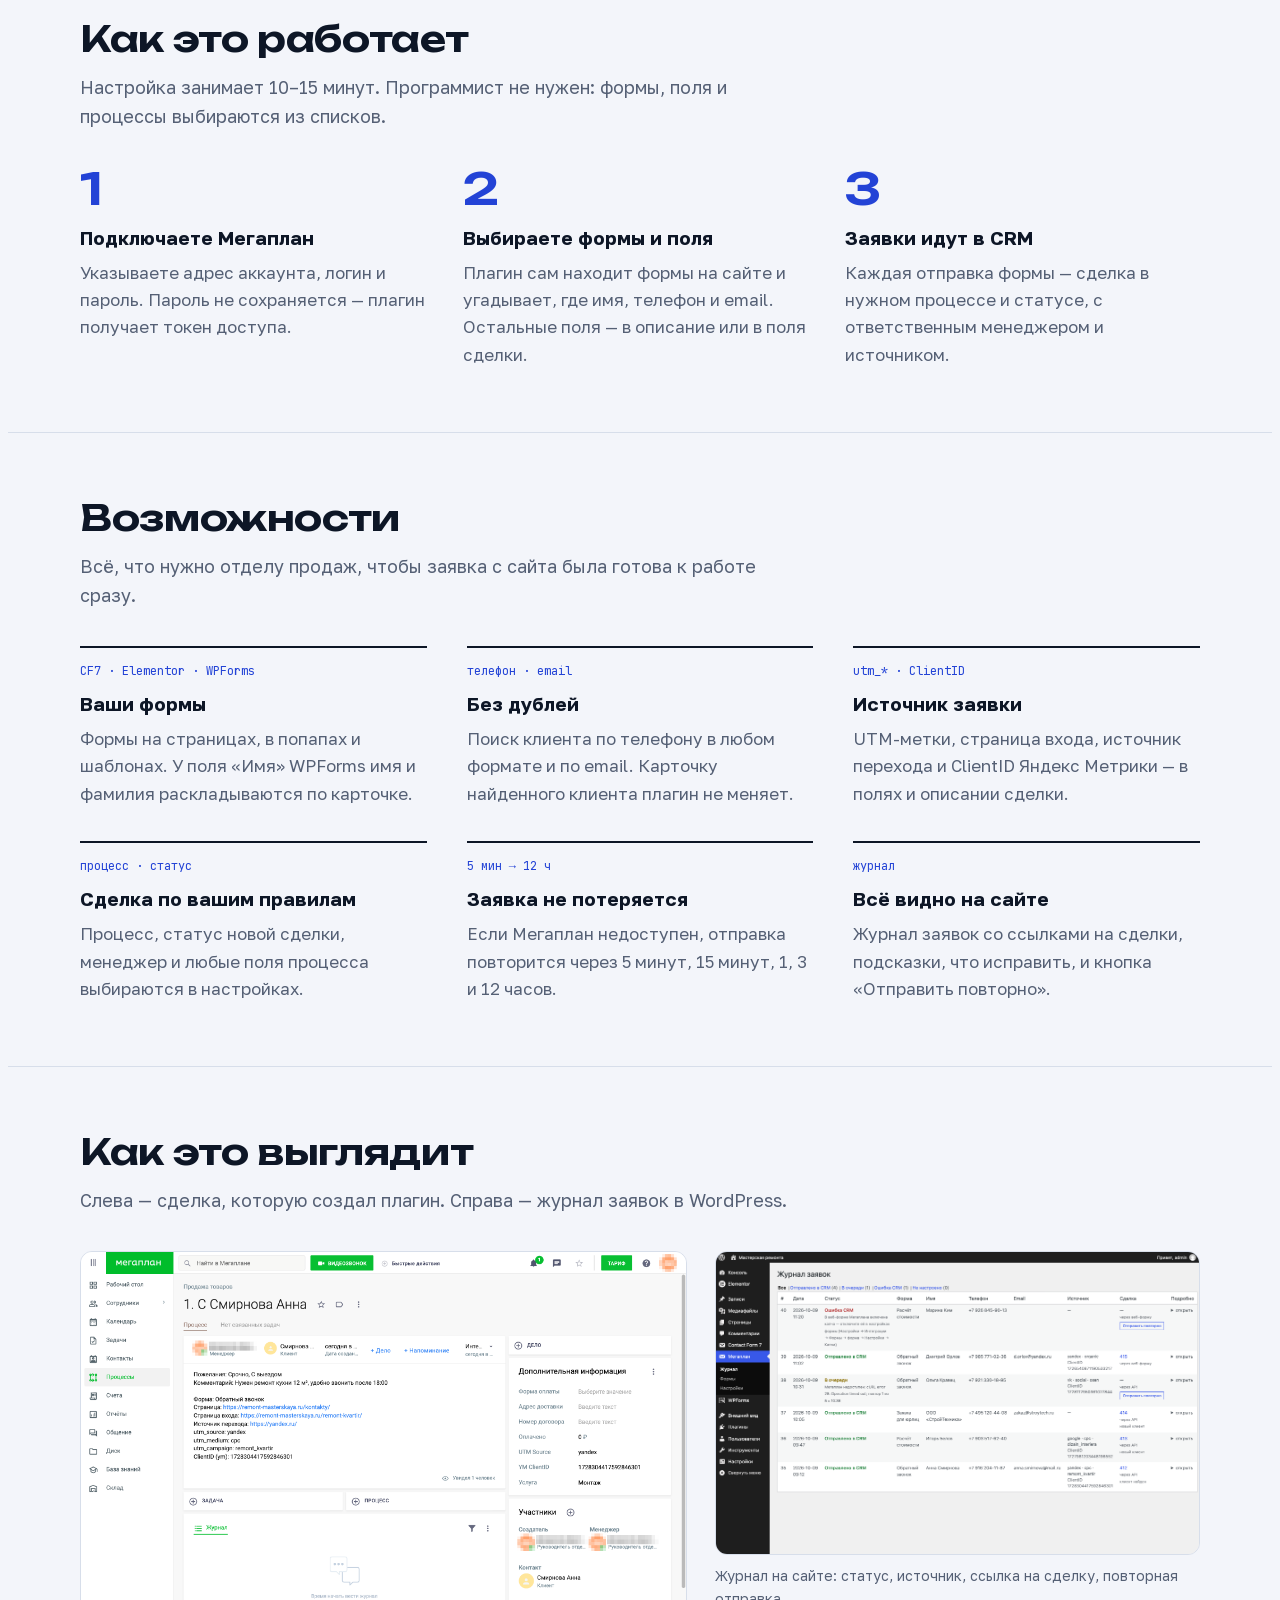
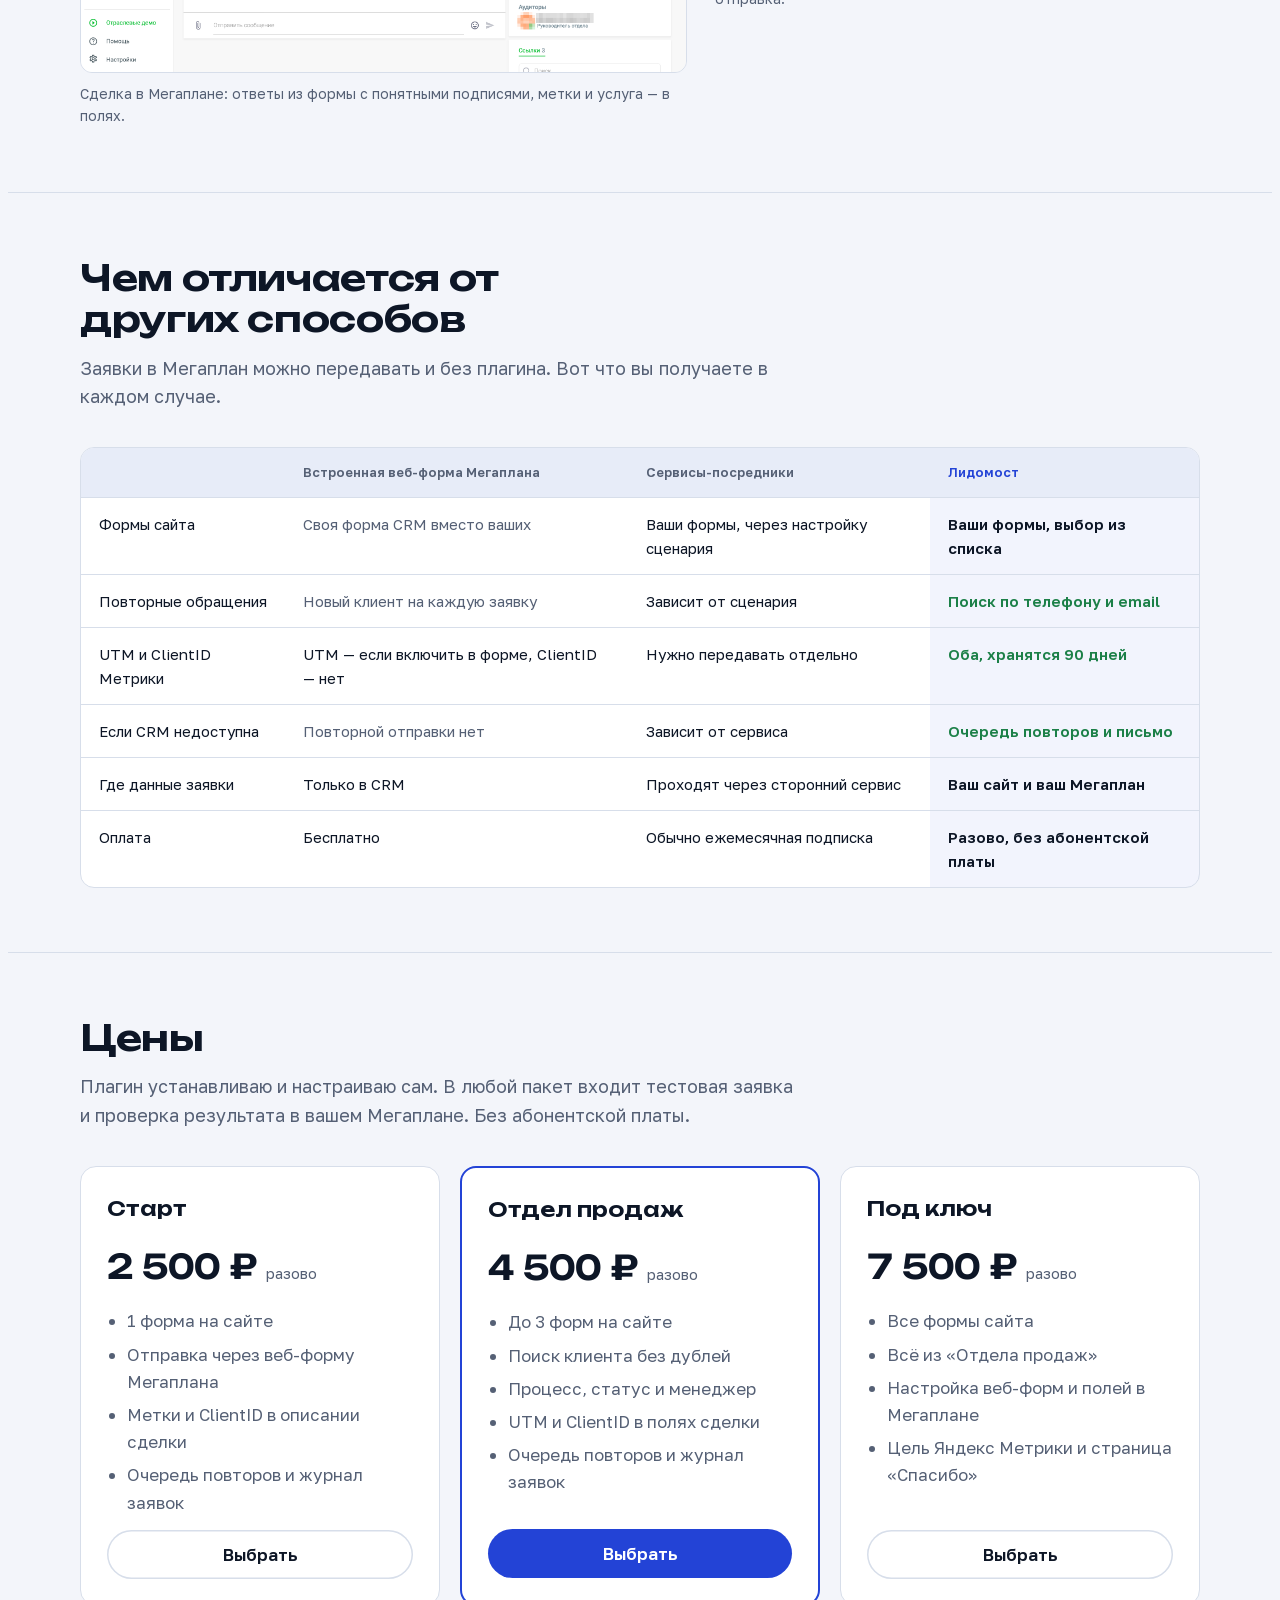
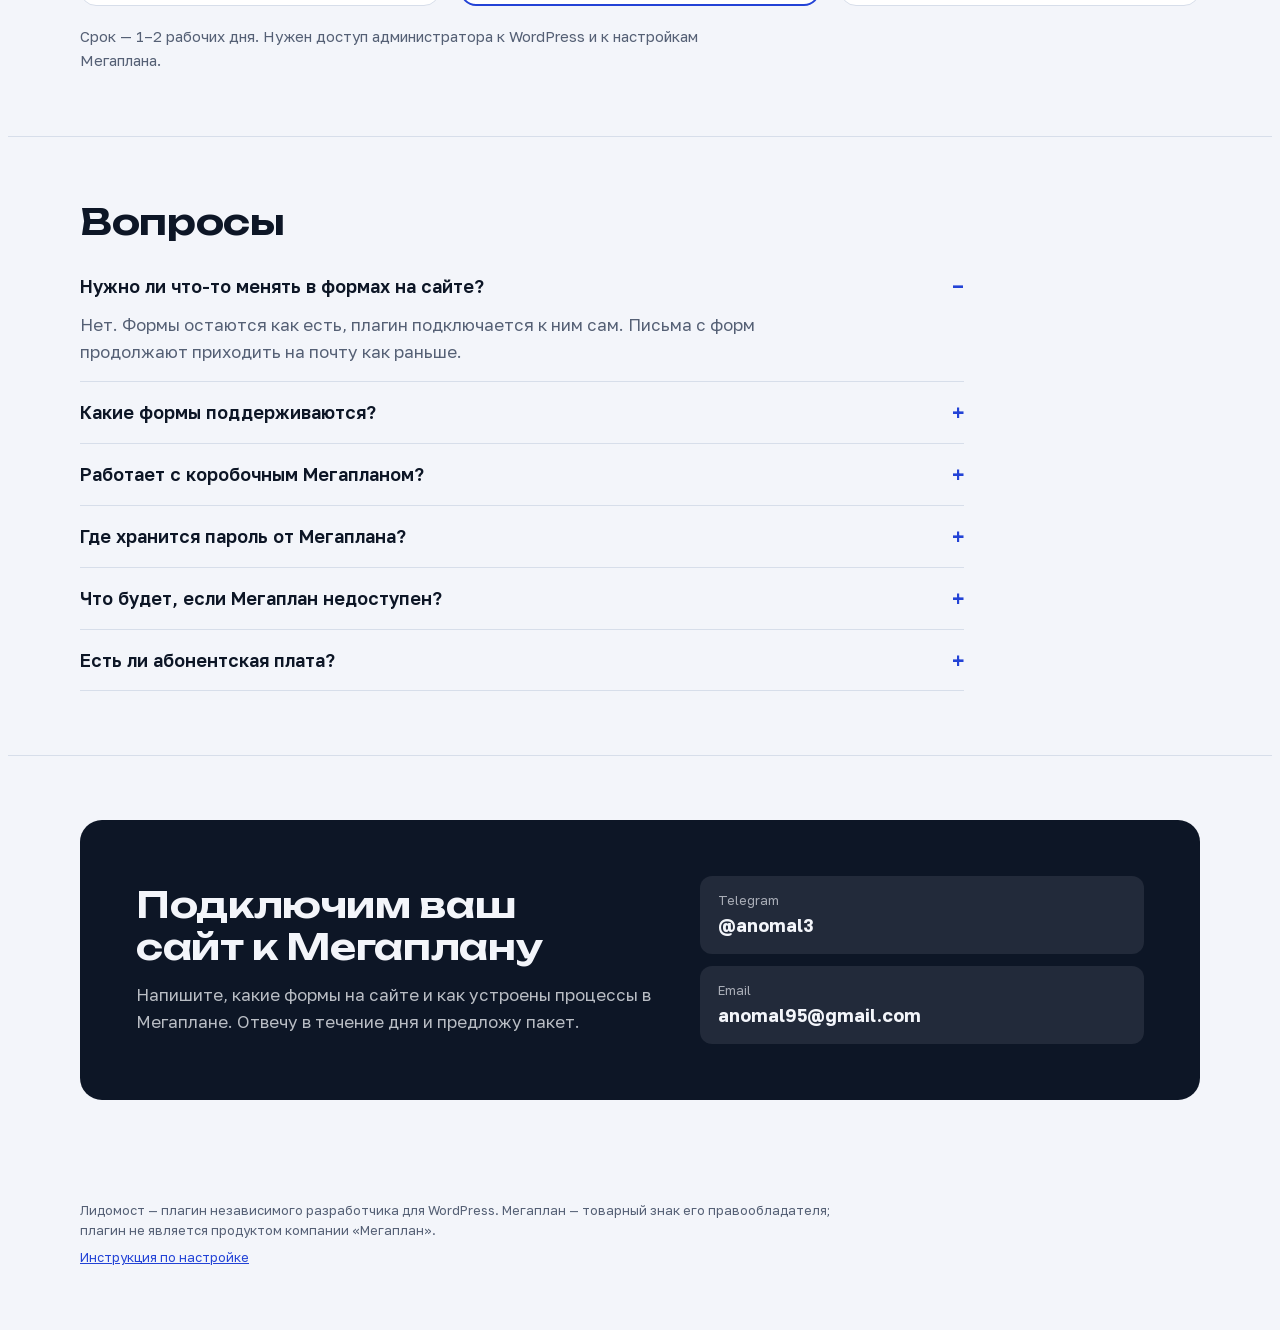
==== commit f002b35d: "Новое название: Лидомост Co-Authored-By: Claude Opus 5.5 <noreply@anthropic.com>" ====
--- a/index.html
+++ b/index.html
@@ -4,7 +4,7 @@
 <meta charset="utf-8">
 <meta name="viewport" content="width=device-width, initial-scale=1, viewport-fit=cover">
 <meta name="description" content="Плагин для WordPress: заявки из Contact Form 7, Elementor Pro и WPForms сразу становятся сделками в Мегаплане — без дублей, с UTM-метками и ClientID Метрики.">
-<title>Megaplan Leads</title>
+<title>Лидомост</title>
 <link rel="stylesheet" href="fonts/fonts.css">
 <style>
   /* Лендинг: форма с сайта слева превращается в сделку справа — этот образ ведёт всю страницу;
@@ -197,7 +197,7 @@
 <body>
 <header class="top">
   <div class="wrap">
-    <a class="brand" href="#top">Megaplan <span>Leads</span></a>
+    <a class="brand" href="#top">Лидо<span>мост</span></a>
     <nav class="nav" aria-label="Разделы">
       <a href="#vozmozhnosti">Возможности</a>
       <a href="#sravnenie">Сравнение</a>
@@ -255,7 +255,7 @@
       <h2>Что теряется, когда заявки идут в CRM как попало</h2>
       <p class="intro">Встроенная форма Мегаплана или письмо на почту закрывают задачу наполовину. Остальное менеджеры делают руками — или не делают.</p>
       <div class="pairs">
-        <div class="pairs-head"><span>Обычно</span><span>С Megaplan Leads</span></div>
+        <div class="pairs-head"><span>Обычно</span><span>С Лидомостом</span></div>
         <div class="pair">
           <div><b>Дубли клиентов</b>Каждая заявка создаёт нового клиента, история общения разбросана по карточкам.</div>
           <div><b>Один клиент — все сделки</b>Клиент ищется по телефону и email, новая сделка привязывается к нему.</div>
@@ -326,7 +326,7 @@
       <p class="intro">Заявки в Мегаплан можно передавать и без плагина. Вот что вы получаете в каждом случае.</p>
       <div class="table-wrap">
         <table>
-          <thead><tr><th></th><th>Встроенная веб-форма Мегаплана</th><th>Сервисы-посредники</th><th class="us">Megaplan Leads</th></tr></thead>
+          <thead><tr><th></th><th>Встроенная веб-форма Мегаплана</th><th>Сервисы-посредники</th><th class="us">Лидомост</th></tr></thead>
           <tbody>
             <tr><td>Формы сайта</td><td class="n">Своя форма CRM вместо ваших</td><td>Ваши формы, через настройку сценария</td><td class="us">Ваши формы, выбор из списка</td></tr>
             <tr><td>Повторные обращения</td><td class="n">Новый клиент на каждую заявку</td><td>Зависит от сценария</td><td class="us"><span class="y">Поиск по телефону и email</span></td></tr>
@@ -416,7 +416,7 @@
 
 <footer>
   <div class="wrap">
-    <p>Megaplan Leads — плагин независимого разработчика для WordPress. Мегаплан — товарный знак его правообладателя; плагин не является продуктом компании «Мегаплан».</p>
+    <p>Лидомост — плагин независимого разработчика для WordPress. Мегаплан — товарный знак его правообладателя; плагин не является продуктом компании «Мегаплан».</p>
     <p><a href="instrukciya/">Инструкция по настройке</a></p>
   </div>
 </footer>
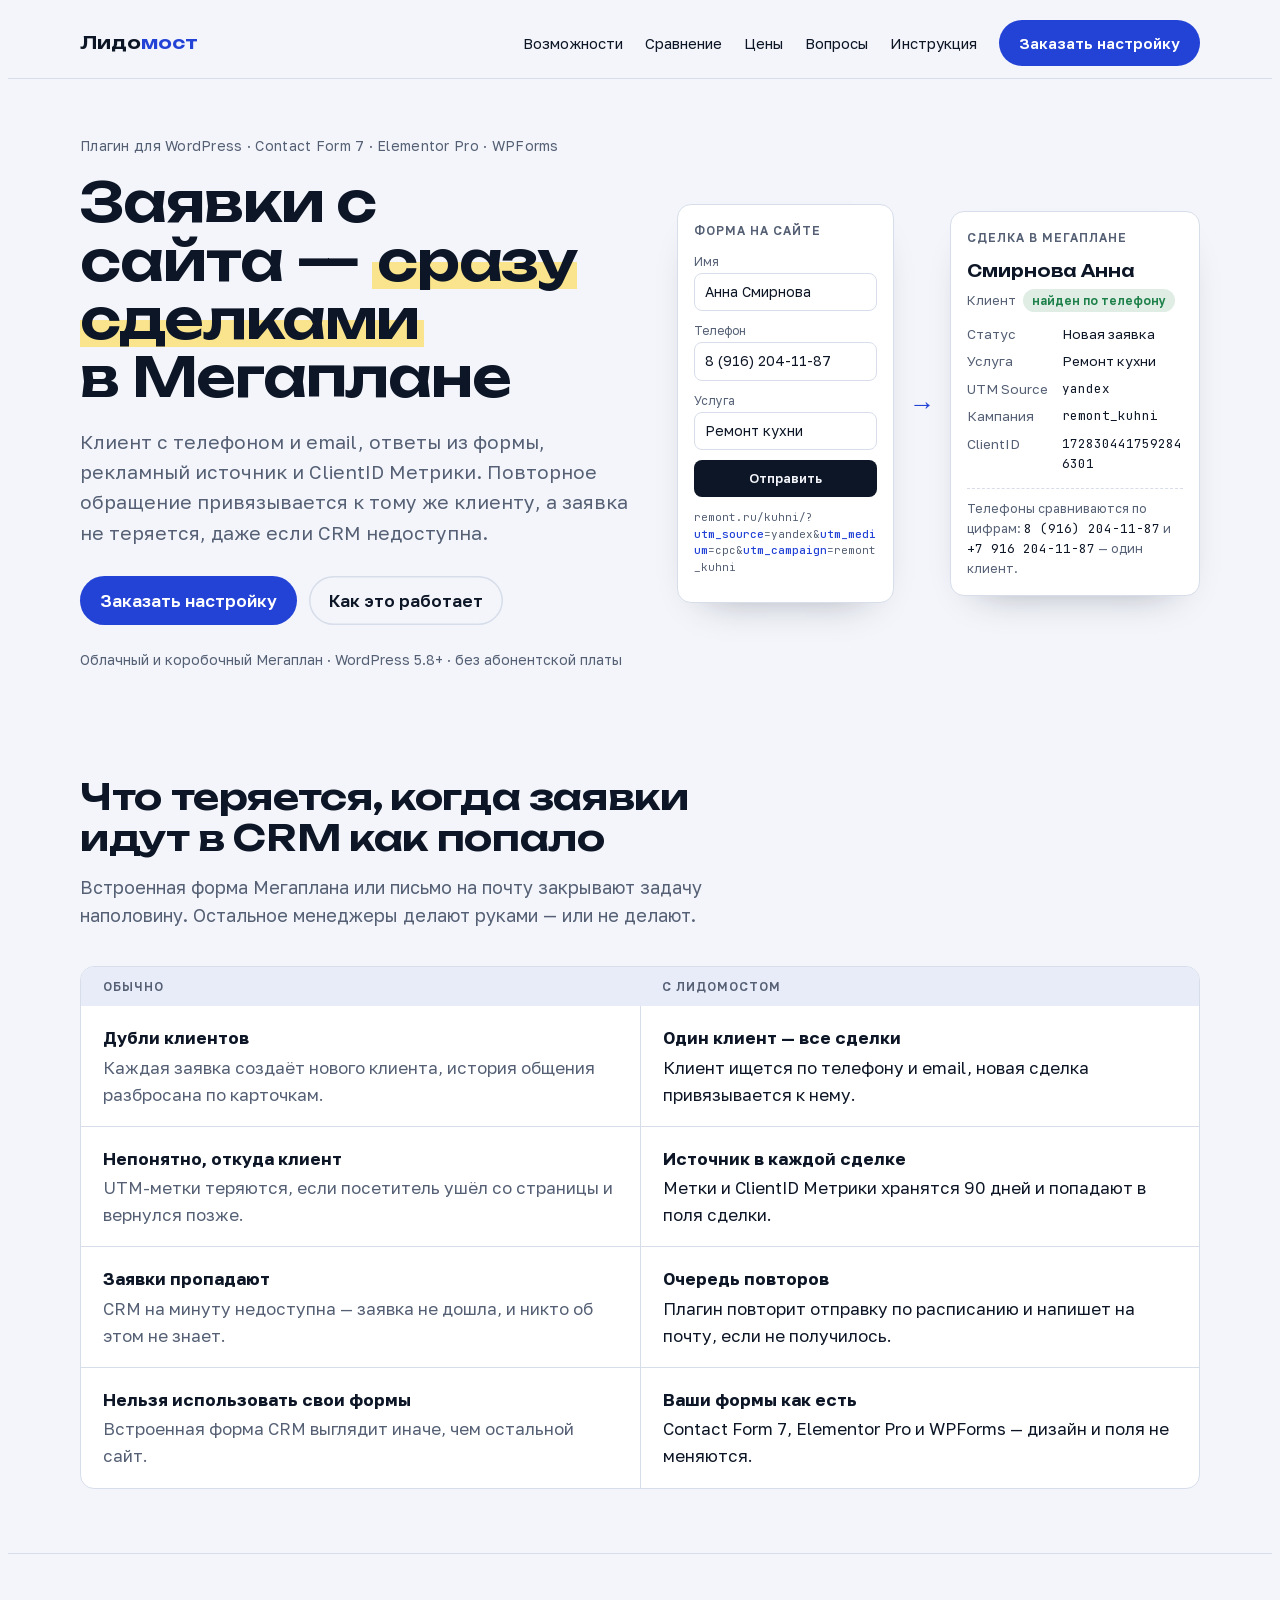
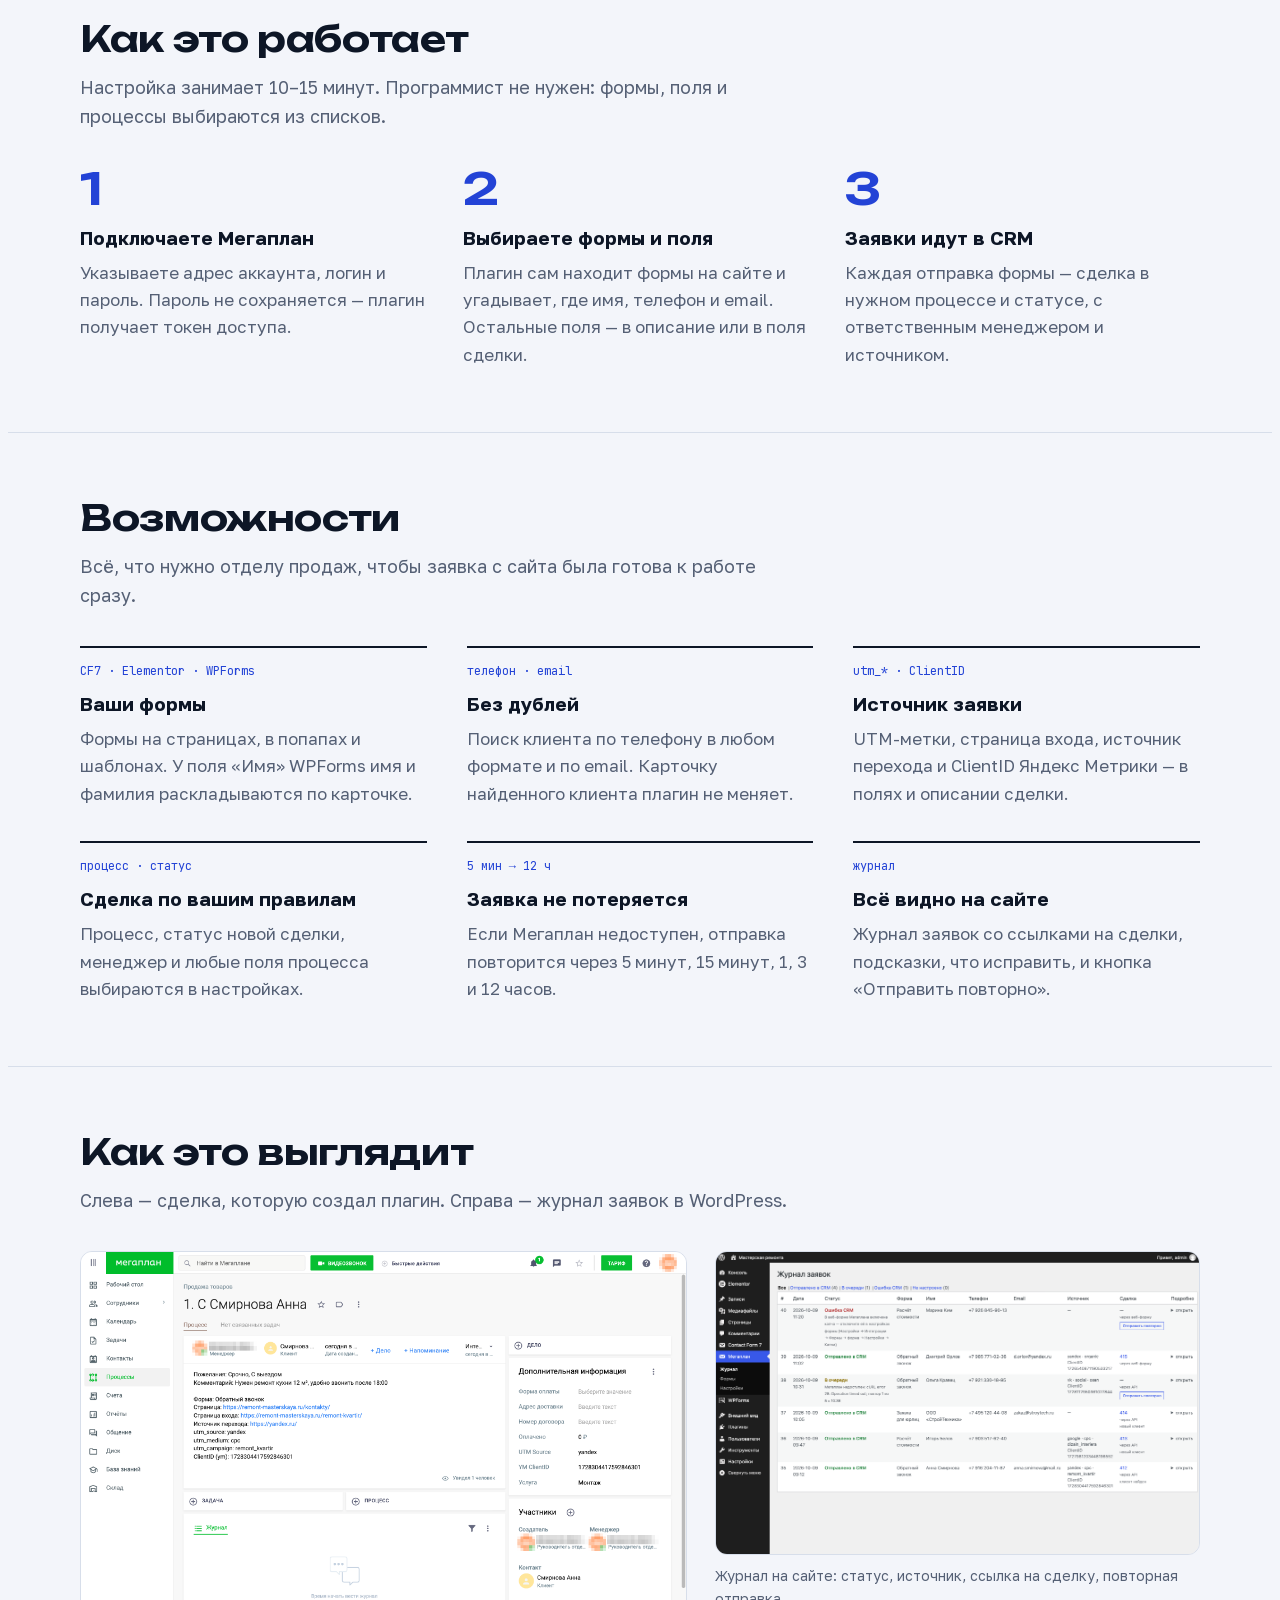
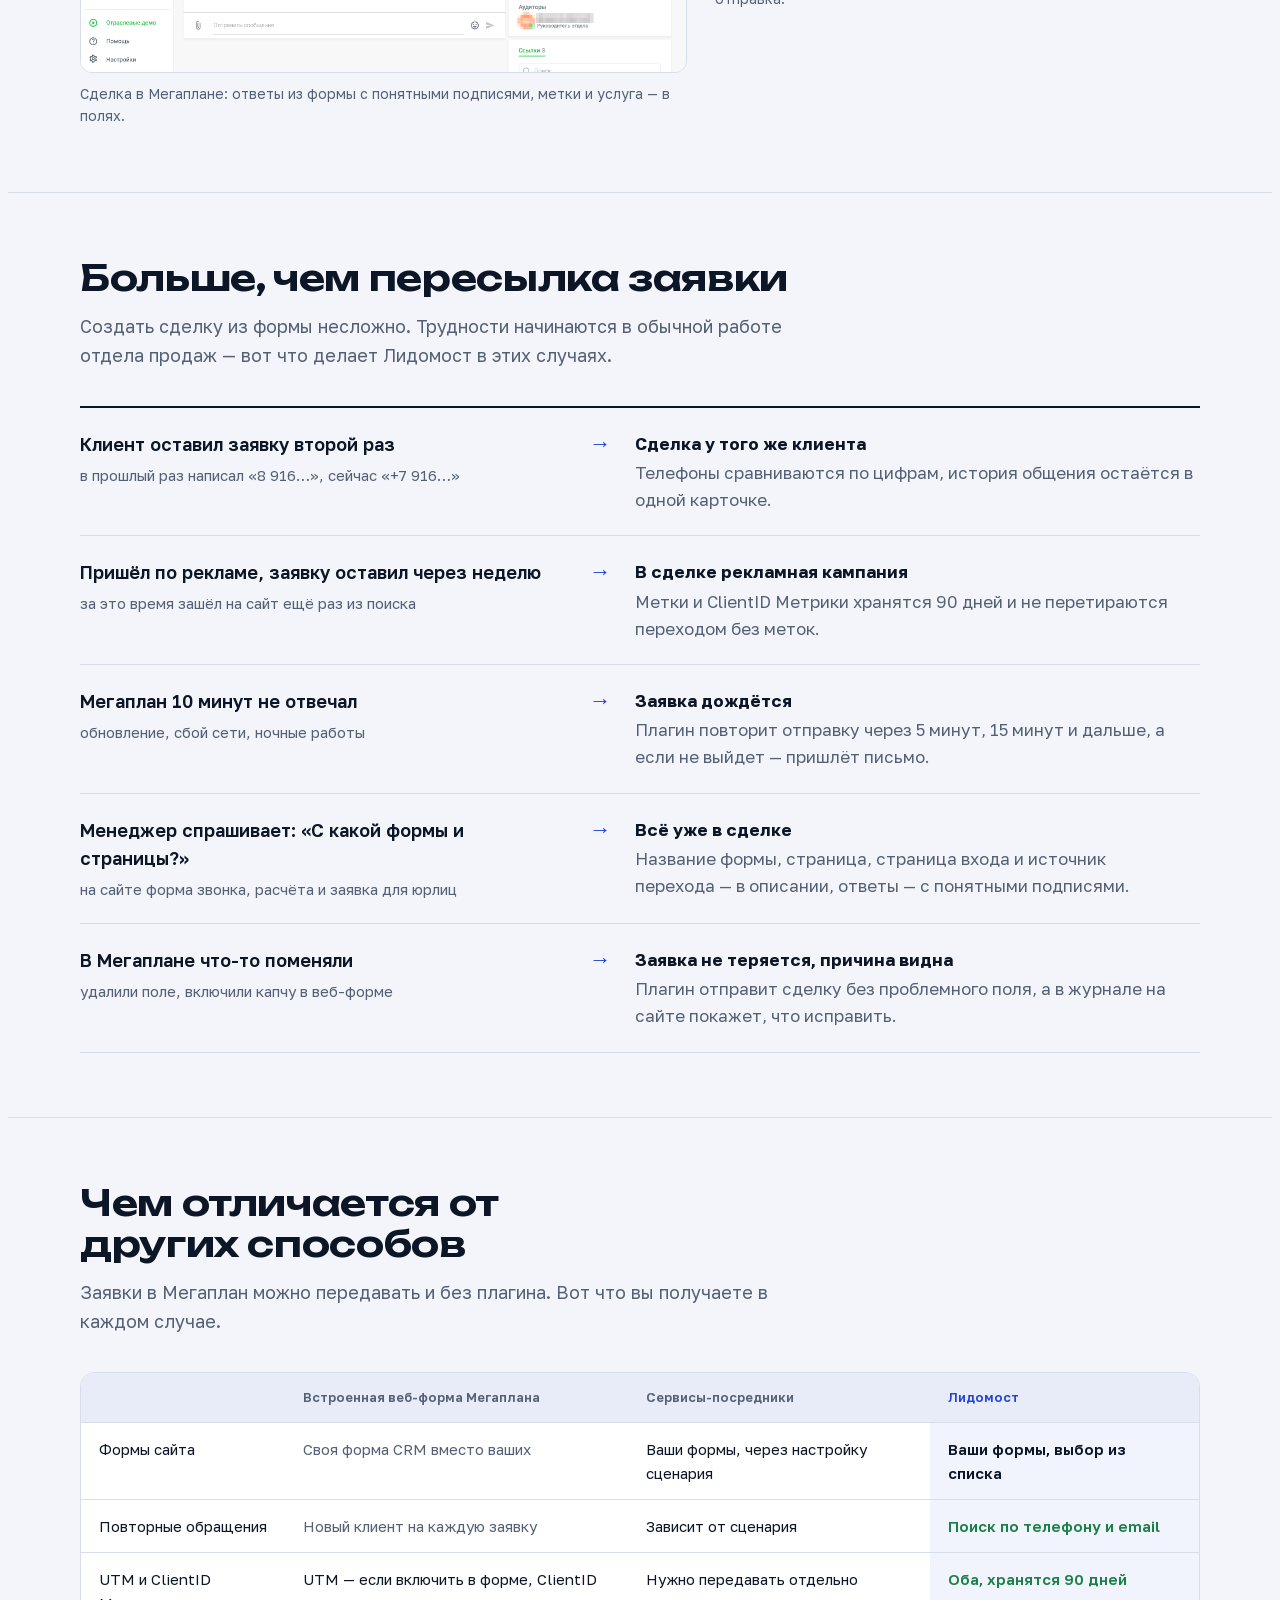
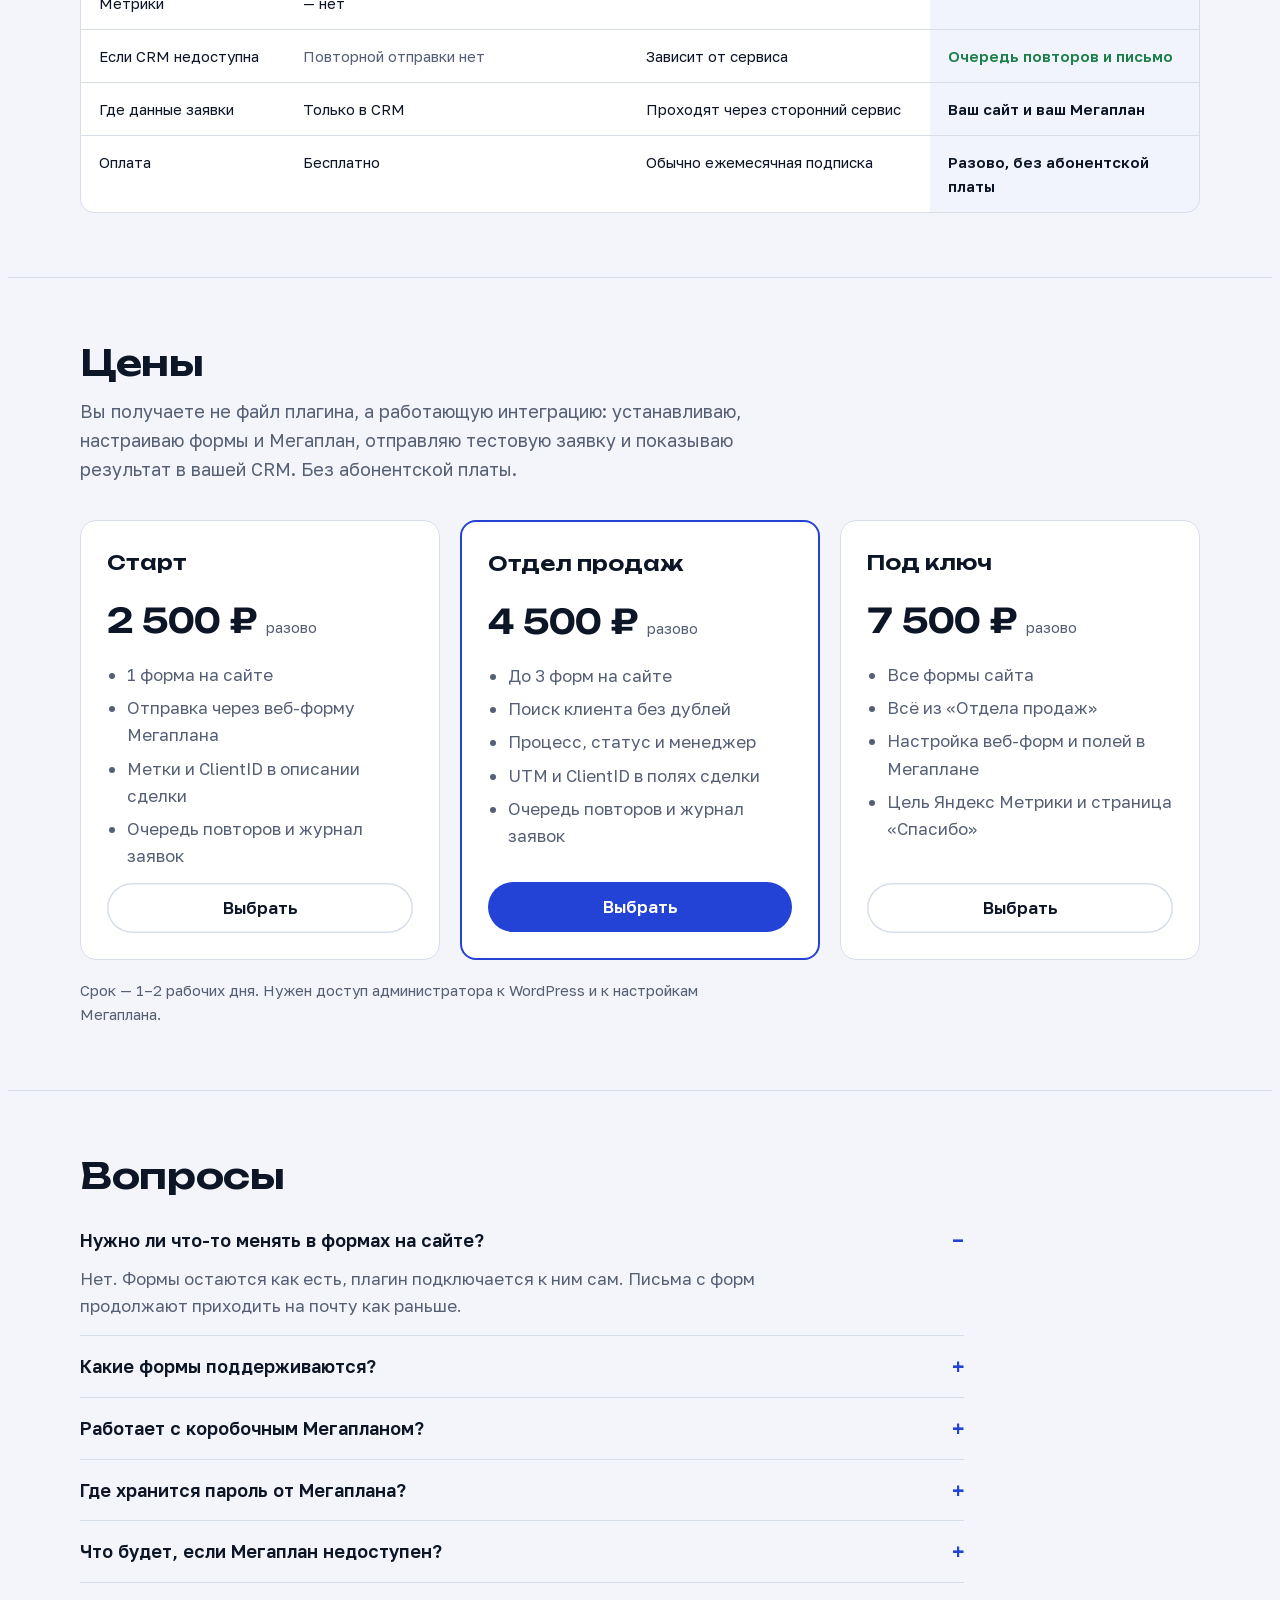
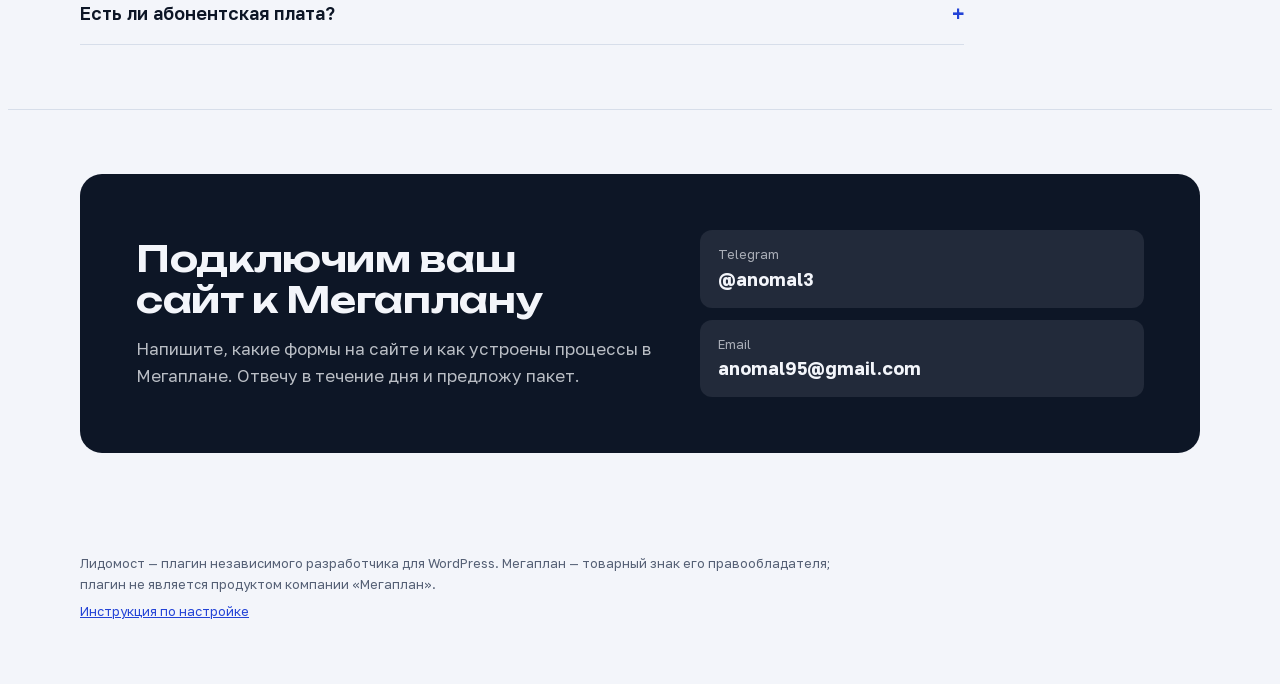
==== commit 79b7c9dc: "Блок «Больше, чем пересылка заявки» Co-Authored-By: Claude Opus 5.5 <noreply@anthropic.com>" ====
--- a/index.html
+++ b/index.html
@@ -4,6 +4,20 @@
 <meta charset="utf-8">
 <meta name="viewport" content="width=device-width, initial-scale=1, viewport-fit=cover">
 <meta name="description" content="Плагин для WordPress: заявки из Contact Form 7, Elementor Pro и WPForms сразу становятся сделками в Мегаплане — без дублей, с UTM-метками и ClientID Метрики.">
+<link rel="canonical" href="https://lidomost.ru/">
+<link rel="icon" href="https://lidomost.ru/favicon.svg" type="image/svg+xml">
+<link rel="icon" href="https://lidomost.ru/favicon.png" sizes="32x32">
+<link rel="apple-touch-icon" href="https://lidomost.ru/apple-touch-icon.png">
+<meta property="og:type" content="website">
+<meta property="og:locale" content="ru_RU">
+<meta property="og:site_name" content="Лидомост">
+<meta property="og:url" content="https://lidomost.ru/">
+<meta property="og:title" content="Лидомост — заявки с сайта сразу сделками в Мегаплане">
+<meta property="og:description" content="Плагин для WordPress: заявки из Contact Form 7, Elementor Pro и WPForms сразу становятся сделками в Мегаплане — без дублей, с UTM-метками и ClientID Метрики.">
+<meta property="og:image" content="https://lidomost.ru/og.png">
+<meta property="og:image:width" content="1200">
+<meta property="og:image:height" content="630">
+<meta name="twitter:card" content="summary_large_image">
 <title>Лидомост</title>
 <link rel="stylesheet" href="fonts/fonts.css">
 <style>
@@ -139,6 +153,17 @@
   figure img { display: block; width: 100%; height: auto; border-radius: 12px; border: 1px solid var(--line); background: var(--surface); }
   figcaption { font-size: 14px; color: var(--muted); margin-top: 10px; }
 
+  /* ситуации */
+  .cases { display: grid; gap: 0; border-top: 2px solid var(--ink); }
+  .case { display: grid; grid-template-columns: minmax(0, 1fr) 28px minmax(0, 1.15fr); gap: 18px; align-items: start; padding-block: 22px; border-bottom: 1px solid var(--line); }
+  .case .when { font-weight: 600; font-size: 18px; }
+  .case .when small { display: block; font-weight: 400; font-size: 15px; color: var(--muted); margin-top: 4px; }
+  .case .to { color: var(--cobalt); font-family: var(--display); font-size: 22px; line-height: 1.2; }
+  .case .then { min-width: 0; }
+  .case .then b { display: block; margin-bottom: 2px; }
+  .case .then span { color: var(--muted); }
+  @media (max-width: 720px) { .case { grid-template-columns: minmax(0, 1fr); gap: 6px; } .case .to { display: none; } .case .then { border-left: 3px solid var(--cobalt); padding-left: 12px; } }
+
   /* сравнение */
   .table-wrap { overflow-x: auto; border: 1px solid var(--line); border-radius: 14px; background: var(--surface); }
   table { width: 100%; min-width: 680px; border-collapse: collapse; font-size: 15px; }
@@ -214,7 +239,7 @@
     <div class="hero-grid">
       <div>
         <p class="kicker">Плагин для WordPress · Contact Form 7 · Elementor Pro · WPForms</p>
-        <h1>Заявки с сайта — <mark>сразу сделками</mark> в Мегаплане</h1>
+        <h1>Заявки с сайта&nbsp;— <mark>сразу сделками</mark> в Мегаплане</h1>
         <p class="sub">Клиент с телефоном и email, ответы из формы, рекламный источник и ClientID Метрики. Повторное обращение привязывается к тому же клиенту, а заявка не теряется, даже если CRM недоступна.</p>
         <div class="cta">
           <a class="btn" href="#kontakty">Заказать настройку</a>
@@ -316,6 +341,40 @@
           <img src="screenshots/01-zhurnal.png" alt="Журнал заявок в WordPress: отправленные заявки со ссылками на сделки, заявка в очереди и заявка с подсказкой об ошибке" width="2160" height="1350" loading="lazy">
           <figcaption>Журнал на сайте: статус, источник, ссылка на сделку, повторная отправка.</figcaption>
         </figure>
+      </div>
+    </div>
+  </section>
+
+  <section id="situacii">
+    <div class="wrap">
+      <h2>Больше, чем пересылка заявки</h2>
+      <p class="intro">Создать сделку из формы несложно. Трудности начинаются в обычной работе отдела продаж&nbsp;— вот что делает Лидомост в этих случаях.</p>
+      <div class="cases">
+        <div class="case">
+          <div class="when">Клиент оставил заявку второй раз<small>в прошлый раз написал «8&nbsp;916…», сейчас «+7&nbsp;916…»</small></div>
+          <div class="to" aria-hidden="true">→</div>
+          <div class="then"><b>Сделка у того же клиента</b><span>Телефоны сравниваются по цифрам, история общения остаётся в одной карточке.</span></div>
+        </div>
+        <div class="case">
+          <div class="when">Пришёл по рекламе, заявку оставил через неделю<small>за это время зашёл на сайт ещё раз из поиска</small></div>
+          <div class="to" aria-hidden="true">→</div>
+          <div class="then"><b>В сделке рекламная кампания</b><span>Метки и ClientID Метрики хранятся 90 дней и не перетираются переходом без меток.</span></div>
+        </div>
+        <div class="case">
+          <div class="when">Мегаплан 10 минут не отвечал<small>обновление, сбой сети, ночные работы</small></div>
+          <div class="to" aria-hidden="true">→</div>
+          <div class="then"><b>Заявка дождётся</b><span>Плагин повторит отправку через 5 минут, 15 минут и дальше, а если не выйдет&nbsp;— пришлёт письмо.</span></div>
+        </div>
+        <div class="case">
+          <div class="when">Менеджер спрашивает: «С какой формы и страницы?»<small>на сайте форма звонка, расчёта и заявка для юрлиц</small></div>
+          <div class="to" aria-hidden="true">→</div>
+          <div class="then"><b>Всё уже в сделке</b><span>Название формы, страница, страница входа и источник перехода&nbsp;— в описании, ответы&nbsp;— с понятными подписями.</span></div>
+        </div>
+        <div class="case">
+          <div class="when">В Мегаплане что-то поменяли<small>удалили поле, включили капчу в веб-форме</small></div>
+          <div class="to" aria-hidden="true">→</div>
+          <div class="then"><b>Заявка не теряется, причина видна</b><span>Плагин отправит сделку без проблемного поля, а в журнале на сайте покажет, что исправить.</span></div>
+        </div>
       </div>
     </div>
   </section>
@@ -343,7 +402,7 @@
   <section id="ceny">
     <div class="wrap">
       <h2>Цены</h2>
-      <p class="intro">Плагин устанавливаю и настраиваю сам. В любой пакет входит тестовая заявка и проверка результата в вашем Мегаплане. Без абонентской платы.</p>
+      <p class="intro">Вы получаете не файл плагина, а работающую интеграцию: устанавливаю, настраиваю формы и Мегаплан, отправляю тестовую заявку и показываю результат в вашей CRM. Без абонентской платы.</p>
       <div class="plans">
         <div class="plan">
           <h3>Старт</h3>
